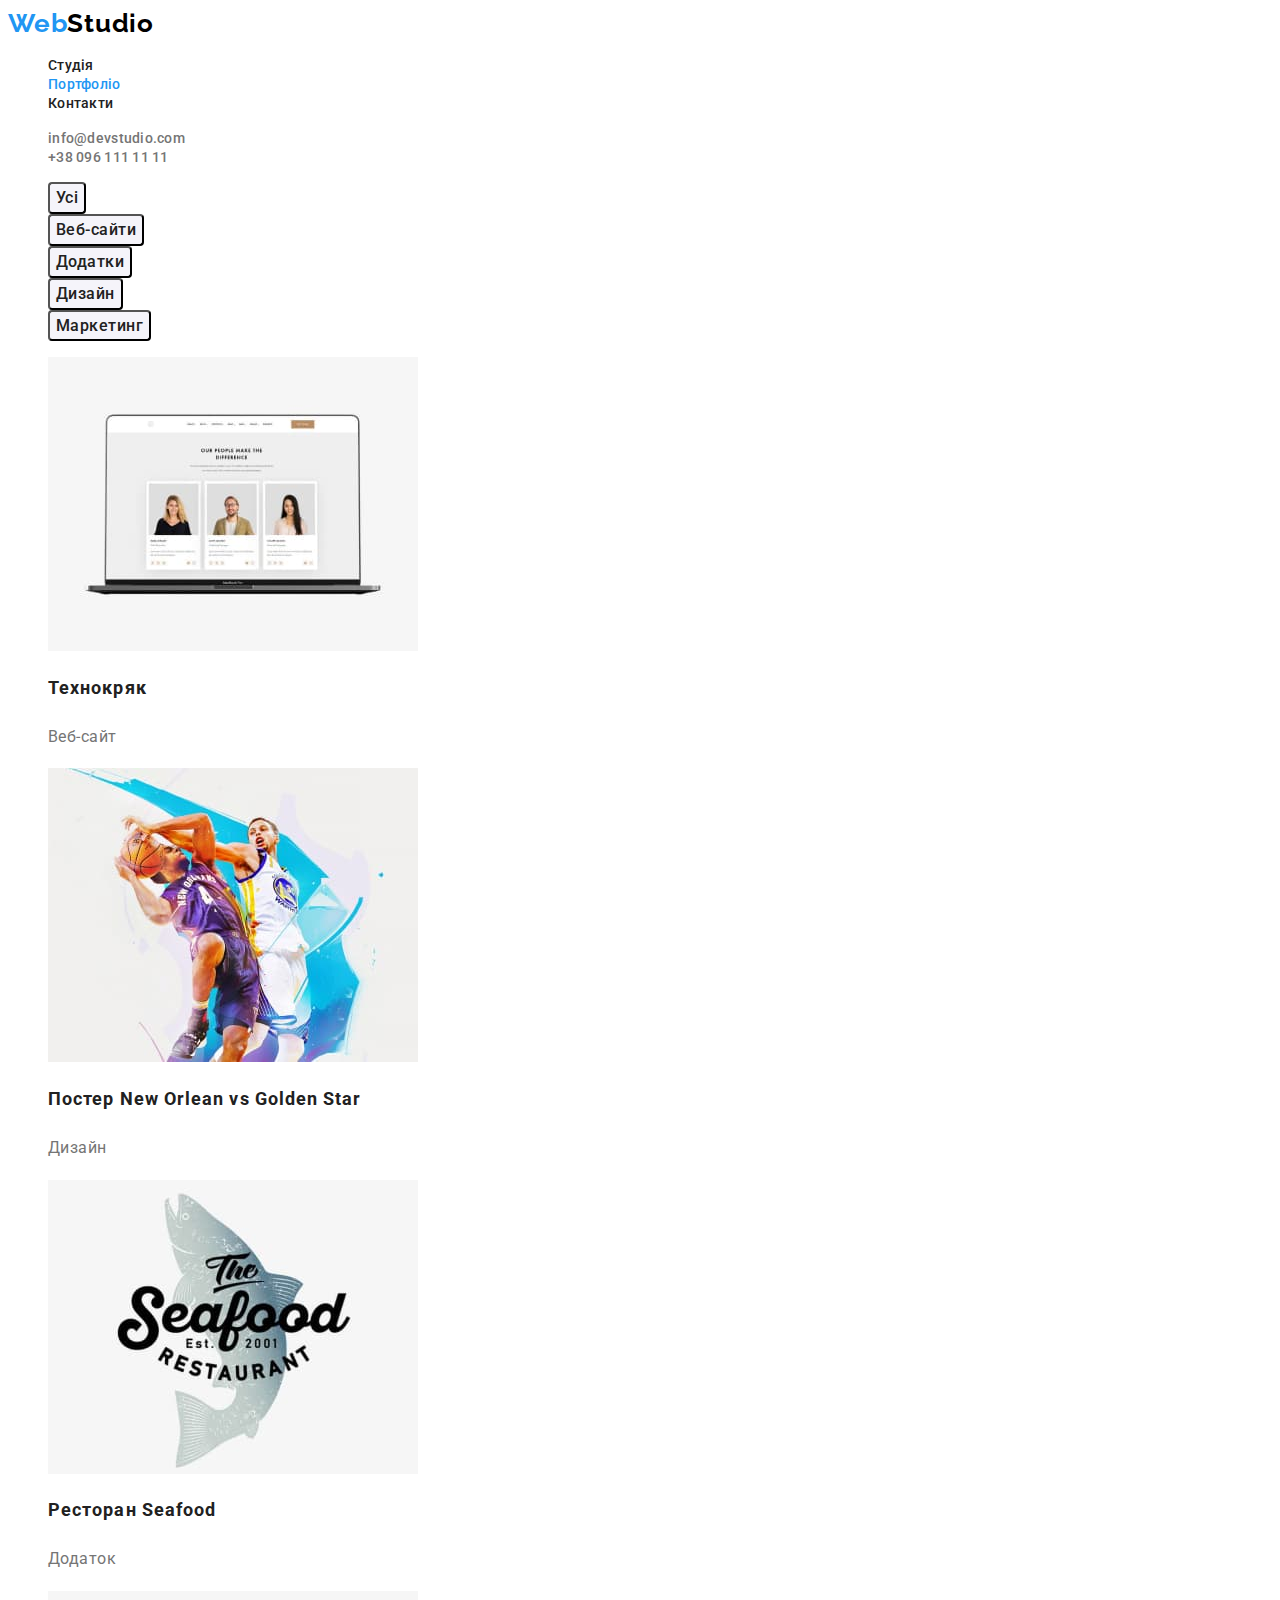
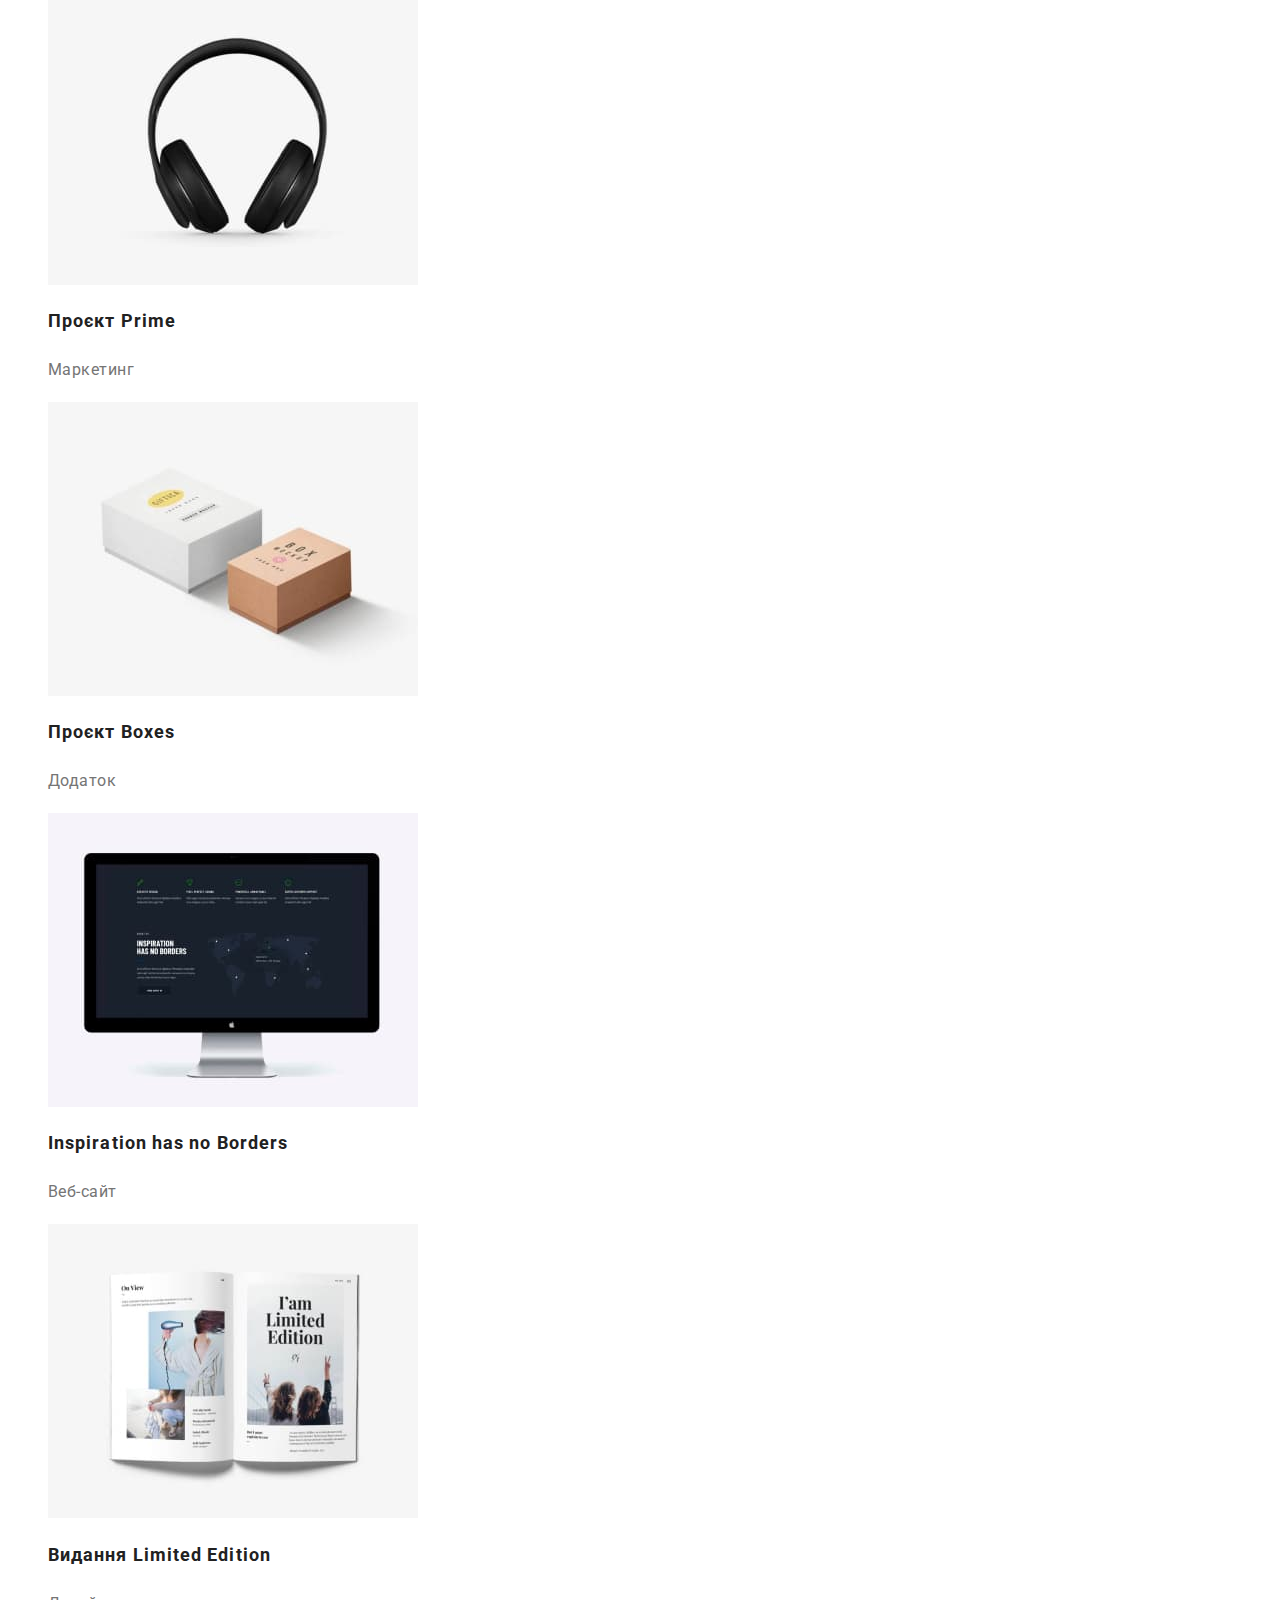
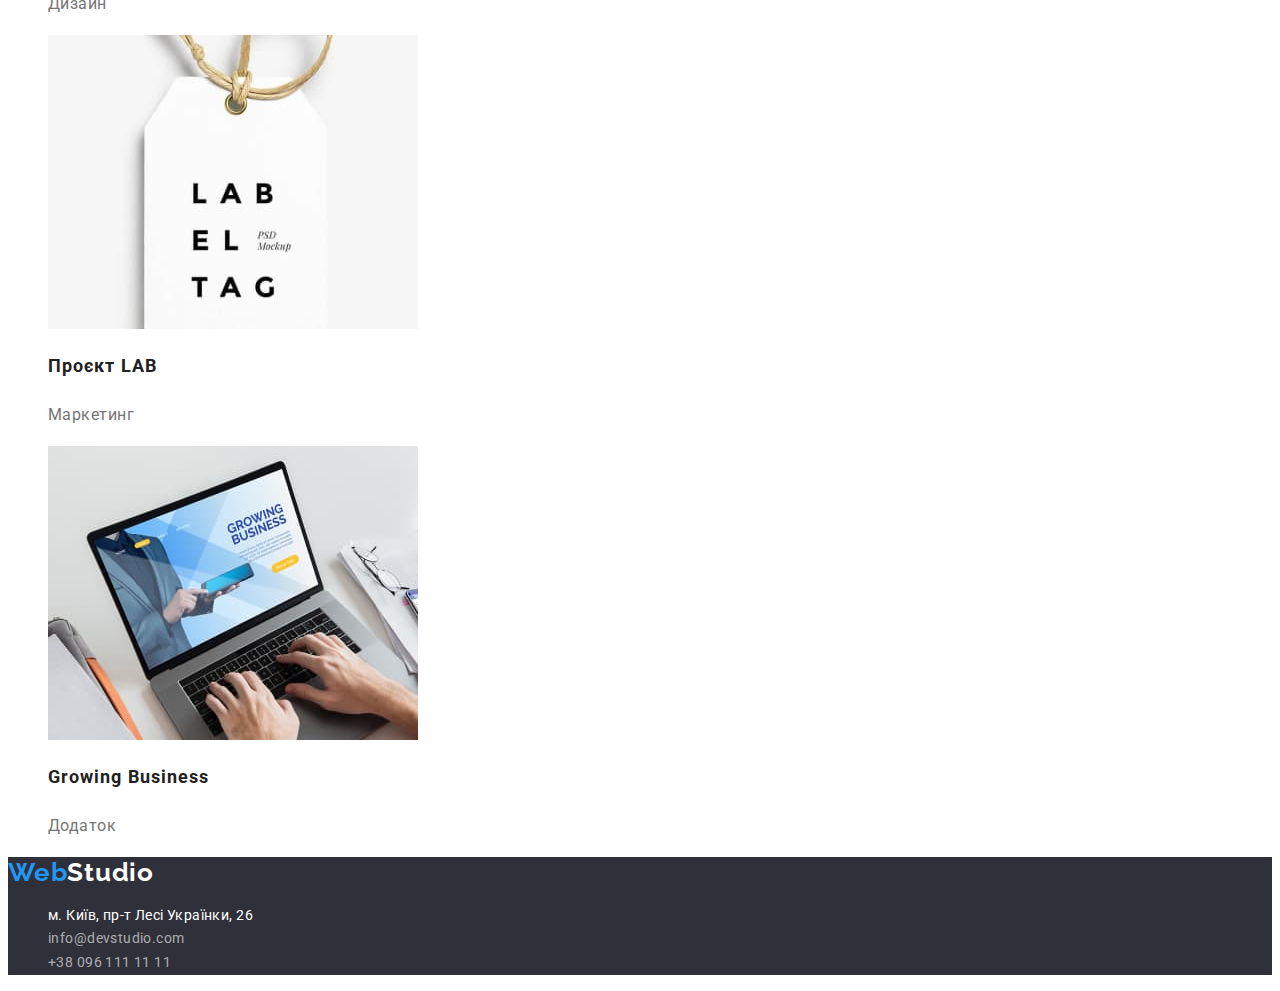
==== portfolio.html @ e8a856a1 "Скопійовані основні файли" ====
<!DOCTYPE html>
<html lang="en">

<head>
   <meta charset="UTF-8">
   <meta http-equiv="X-UA-Compatible" content="IE=edge">
   <meta name="viewport" content="width=device-width, initial-scale=1.0">
   <title>Portfolio</title>
   <link rel="preconnect" href="https://fonts.googleapis.com">
   <link rel="preconnect" href="https://fonts.gstatic.com" crossorigin>
   <link
      href="https://fonts.googleapis.com/css2?family=Raleway:wght@700&family=Roboto:wght@400;500;700;900&display=swap"
      rel="stylesheet">
   <link rel="stylesheet" href="./css/styles.css" />
</head>

<body>
   <!-- Header -->
   <header>
      <a class="logo" href="./index.html" lang="en"><span class="first-logo">Web</span><span
            class="second-logo">Studio</span></a>
      <nav>
         <ul>
            <li><a class="header-nav nav-list" href="./index.html">Студія</a></li>
            <li><a class="header-nav nav-list current" href="./portfolio.html">Портфоліо</a></li>
            <li><a class="header-nav nav-list" href="">Контакти</a></li>
         </ul>
      </nav>
      <ul>
         <li><a class="header-nav nav-contacts" href="mailito:info@devstudio.com">info@devstudio.com</a></li>
         <li><a class="header-nav nav-contacts" href="tel:+380961111111">+38 096 111 11 11</a></li>
      </ul>
   </header>
   <main>
      <!-- Portfolio -->
      <h1 class="visually-hidden">Портфоліо</h1>
      <ul>
         <li><button class="portfolio-buttons" type="button">Усі</button></li>
         <li><button class="portfolio-buttons" type="button">Веб-сайти</button></li>
         <li><button class="portfolio-buttons" type="button">Додатки</button></li>
         <li><button class="portfolio-buttons" type="button">Дизайн</button></li>
         <li><button class="portfolio-buttons" type="button">Маркетинг</button></li>
      </ul>

      <ul>
         <li class="portfolio-cards">
            <a href="#">
               <img src="./images/tehnokryak.jpg" alt="Технокряк" width="370">
               <h2 class="project-title">Технокряк</h2>
               <p class="project-caption">Веб-сайт</p>
            </a>
         </li>
         <li class="portfolio-cards">
            <a href="#">
               <img src="./images/poster.jpg" alt="Гравці баскетболу" width="370">
               <h2 class="project-title">Постер New Orlean vs Golden Star</h2>
               <p class="project-caption">Дизайн</p>
            </a>
         </li>
         <li class="portfolio-cards">
            <a href="#">
               <img src="./images/seafood.jpg" alt="Лого ресторану" width="370">
               <h2 class="project-title">Ресторан Seafood</h2>
               <p class="project-caption">Додаток</p>
            </a>
         </li>
         <li class="portfolio-cards">
            <a href="#">
               <img src="./images/prime.jpg" alt="Навушники" width="370">
               <h2 class="project-title">Проєкт Prime</h2>
               <p class="project-caption">Маркетинг</p>
            </a>
         </li>
         <li class="portfolio-cards">
            <a href="#">
               <img src="./images/boxes.jpg" alt="Коробки" width="370">
               <h2 class="project-title">Проєкт Boxes</h2>
               <p class="project-caption">Додаток</p>
            </a>
         </li>
         <li class="portfolio-cards">
            <a href="#">
               <img src="./images/noborders.jpg" alt="Монітор" width="370">
               <h2 class="project-title">Inspiration has no Borders</h2>
               <p class="project-caption">Веб-сайт</p>
            </a>
         </li>
         <li class="portfolio-cards">
            <a href="#">
               <img src="./images/limitededition.jpg" alt="Книга" width="370">
               <h2 class="project-title">Видання Limited Edition</h2>
               <p class="project-caption">Дизайн</p>
            </a>
         </li>
         <li class="portfolio-cards">
            <a href="#">
               <img src="./images/lab.jpg" alt="Бірка" width="370">
               <h2 class="project-title">Проєкт LAB</h2>
               <p class="project-caption">Маркетинг</p>
            </a>
         </li>
         <li class="portfolio-cards">
            <a href="#">
               <img src="./images/growingbusiness.jpg" alt="Ноутбук" width="370">
               <h2 class="project-title">Growing Business</h2>
               <p class="project-caption">Додаток</p>
            </a>
         </li>
      </ul>

   </main>
   <!-- Footer -->
   <footer class="footer-section">
      <a class="logo-footer" href="./index.html" lang="en"><span class="first-logo">Web</span><span
            class="third-logo">Studio</span></a>
      <address class="adress-links">
         <ul>
            <li>
               <a class="adress-link" href="https://goo.gl/maps/v7Aq9cfspmDYKa2J8" target="_blank"
                  rel="noreferrer noopener">м. Київ, пр-т Лесі
                  Українки, 26</a>
            </li>
            <li><a class="footer-list" href="mailto:info@devstudio.com">info@devstudio.com</a></li>
            <li><a class="footer-list" href="tel:+380961111111">+38 096 111 11 11</a></li>
         </ul>
      </address>
   </footer>
</body>

</html>
---- css/styles.css ----
:root {
   --title-text-color: #212121;
   --primary-text-color: #757575;
   --accent-color: #2196F3;
   --white-color: #FFFFFF;
   --black-color: #000000;
   --secondary-bg-color: #F5F4FA;
   --dark-bg-color: #2F303A;
   --button-focus: #188CE8;
   --adress-color: rgba(255, 255, 255, 0.6);
   --border-color: #EEEEEE
   
}

/* General */

a {
   text-decoration: none;
}

li {
   list-style-type: none;
}

body {
   font-family: 'Roboto', sans-serif;
   color: var(--primary-text-color);
   background-color: var(--white-color);
}

/* Logo */

.logo, .logo-footer {
   font-family: 'Raleway';
   font-style: normal;
   font-weight: 700;
   font-size: 26px;
   line-height: 1.19;
   letter-spacing: 0.03em;
}

.first-logo {
   color: var(--accent-color);
}

.second-logo {
   color: var(--black-color);
}

.third-logo {
   color: var(--white-color);
}

/* Navigation */

.header-nav {
   font-weight: 500;
   font-size: 14px;
   line-height: 1.14;
   letter-spacing: 0.02em;
   
}


.nav-list {
   color: var(--title-text-color);
}

.nav-list:hover,
.nav-list:focus {
   color: var(--accent-color);
}

.nav-list.current {
   color: var(--accent-color);
}


.nav-contacts {
   color: var(--primary-text-color);
   
}

.nav-contacts:hover, 
.nav-contacts:focus {
   color: var(--accent-color);
}

/* HERO */

.hero-section {
   background-color: var(--dark-bg-color);
   width: 1600px;
   height: 600px;
}

.slogan {
  
   font-weight: 900;
   font-size: 44px;
   line-height: 1.36;
   text-align: center;
   letter-spacing: 0.06em;
   text-transform: uppercase;
   color: var(--white-color);
}

.button {
   cursor: pointer;
   font-family: inherit;
   font-weight: 700;
   font-size: 16px;
   line-height: 1.87;
   align-items: center;
   text-align: center;
   letter-spacing: 0.06em;
   color: var(--white-color);
   position: absolute;
   width: 216px;
   height: 50px;
   left: 692px;
   top: 430px;
   background: var(--accent-color);
   box-shadow: 0px 4px 4px rgba(0, 0, 0, 0.15);
   border-radius: 4px;
}


.button:focus,
.button:hover {
   background: var(--button-focus);
}

/* < !-- Особливості --> */

.visually-hidden {
   position: absolute;
   white-space: nowrap;
   width: 1px;
   height: 1px;
   overflow: hidden;
   border: 0;
   padding: 0;
   clip: rect(0 0 0 0);
   clip-path: inset(50%);
   margin: -1px;
}

.features-title {
   color: var(--title-text-color);
   font-weight: 700;
   font-size: 14px;
   line-height: 1.14;
   letter-spacing: 0.03em;
   text-transform: uppercase;
}

.features-text {
   font-size: 14px;
   line-height: 1.71;
   letter-spacing: 0.03em;
}

.work-title, .team-title{
   color: var(--title-text-color);
   font-weight: 700;
   font-size: 36px;
   line-height: 1.16;
   text-align: center;
   letter-spacing: 0.03em;
}

/* Наша команда */

.team-section {
   background-color: var(--secondary-bg-color);
}

.team-card {
   background-color: var(--white-color);
}

.text-about {
   color: var(--title-text-color);
   font-weight: 500;
   font-size: 16px;
   line-height: 1.18;
   letter-spacing: 0.03em;
}

.team-text {
   font-size: 16px;
   line-height: 1.18;
   letter-spacing: 0.03em;
}

/* Футер */

.footer-section {
   background-color: var(--dark-bg-color);
   
}

.adress-link {
   color: var(--white-color);
   font-style: normal;
   font-size: 14px;
   line-height: 1.71;
   letter-spacing: 0.03em;
}

.adress-link:hover, .adress-link:focus {
   color: var(--accent-color);
}

.footer-list {
   color: var(--adress-color);
   font-style: normal;
   font-size: 14px;
   line-height: 1.71;
   letter-spacing: 0.03em;
}

.footer-list:hover, .footer-list:focus {
   color: var(--accent-color);
}

/* Portfolio */

.portfolio-buttons {
   font-family: inherit;
   cursor: pointer;
   background: var(--secondary-bg-color);
   border-radius: 4px;
   font-weight: 500;
   font-size: 16px;
   line-height: 1.62;
   text-align: center;
   letter-spacing: 0.03em;
   color: var(--title-text-color);
}

.portfolio-buttons:hover,
.portfolio-buttons:focus {
   font-family: inherit;
   background: var(--accent-color);
   border-radius: 4px;
   font-weight: 500;
   font-size: 16px;
   line-height: 1.62;
   text-align: center;
   letter-spacing: 0.03em;
   color: var(--white-color);
}

.project-title {
   font-weight: 700;
   font-size: 18px;
   line-height: 2;
   letter-spacing: 0.06em;
   color: var(--title-text-color);

}

.project-caption {
   font-weight: 400;
   font-size: 16px;
   line-height: 1.88;
   letter-spacing: 0.03em;
   color: var(--primary-text-color);

}

.portfolio-cards {
   background: var(--white-color);
   
}
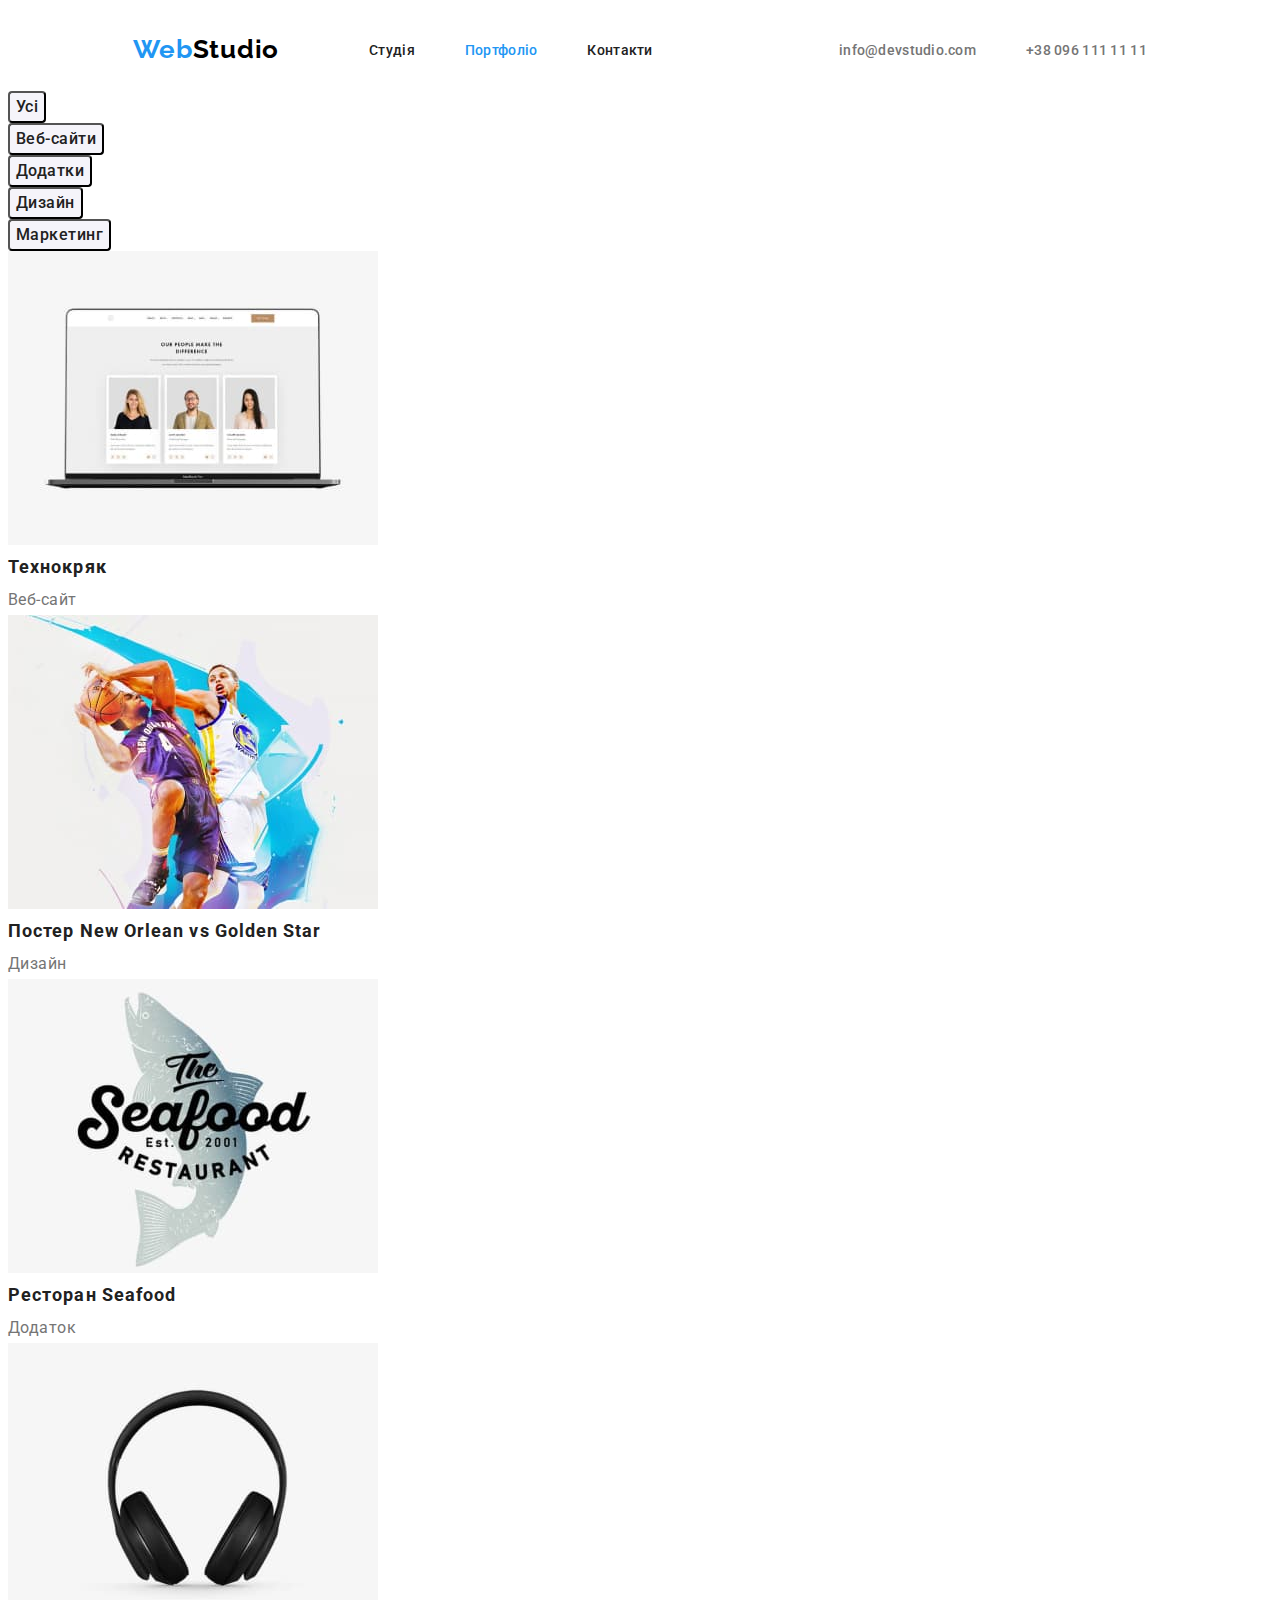
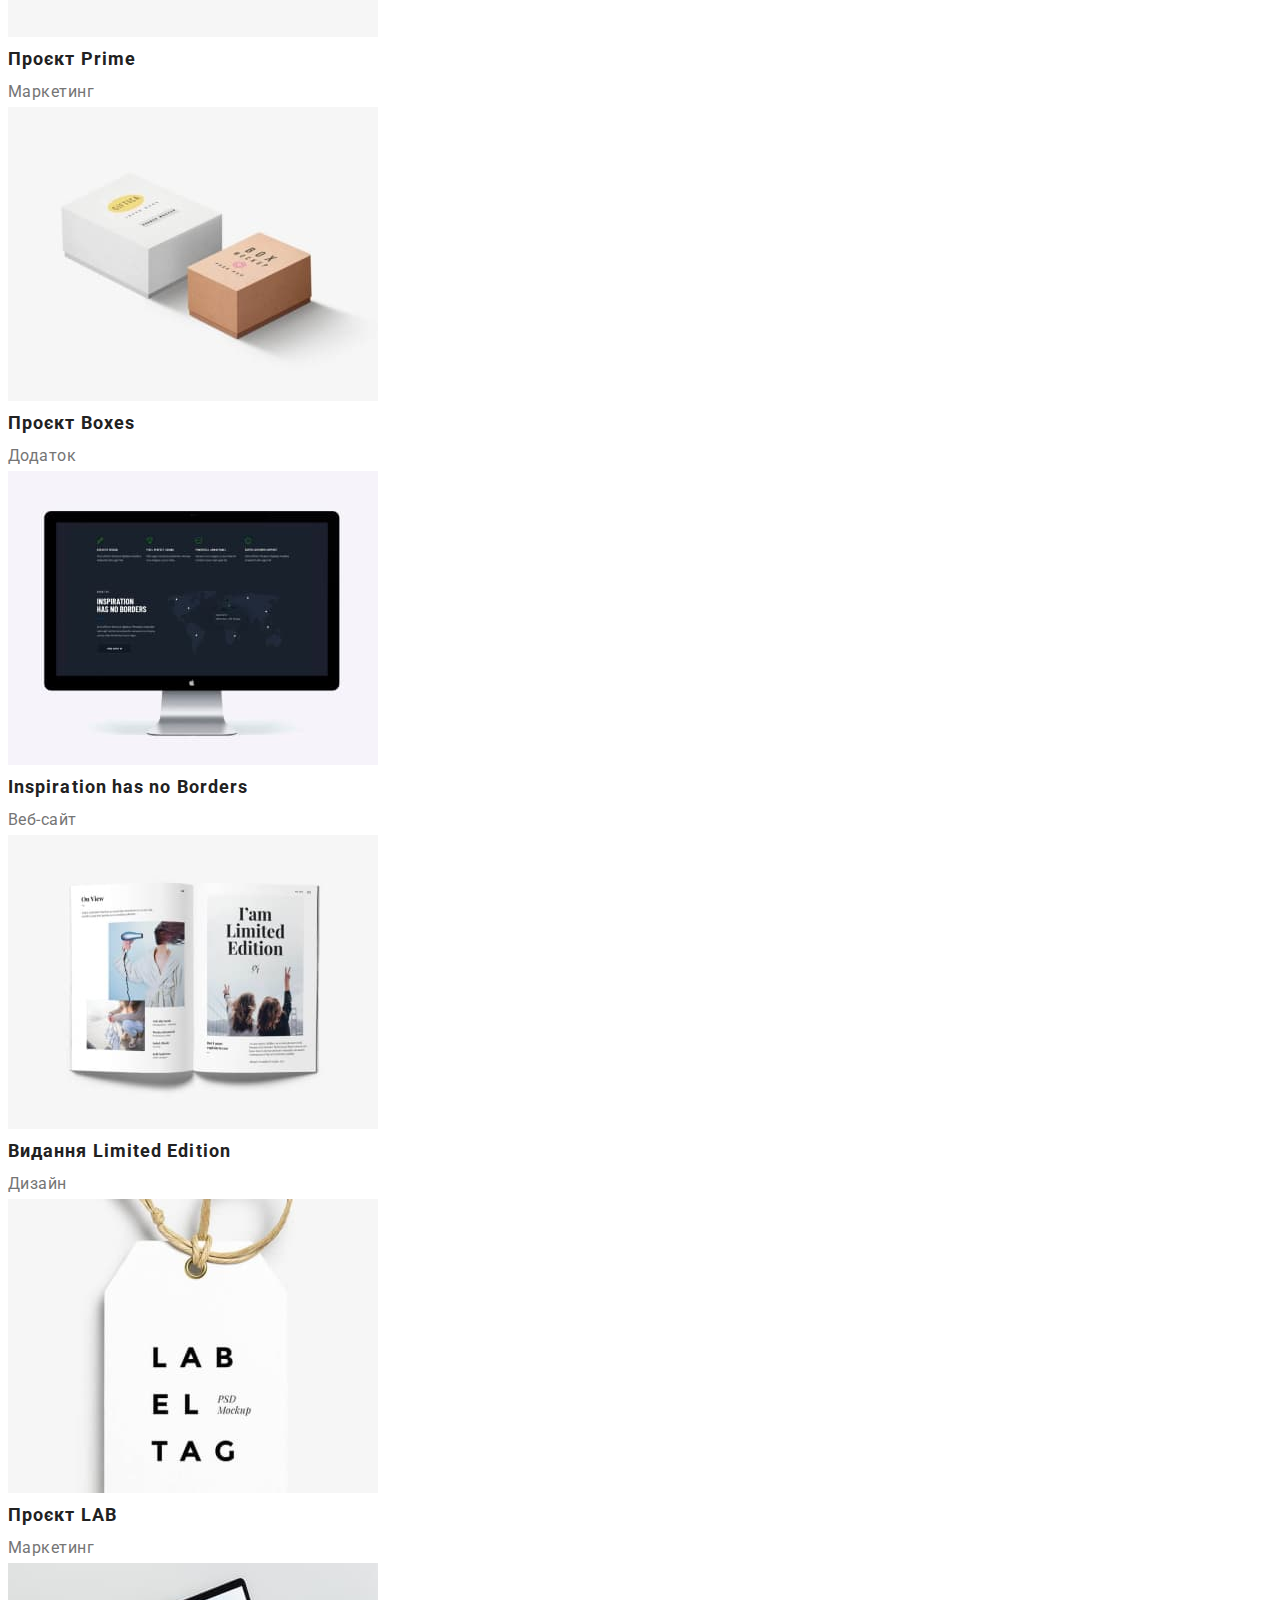
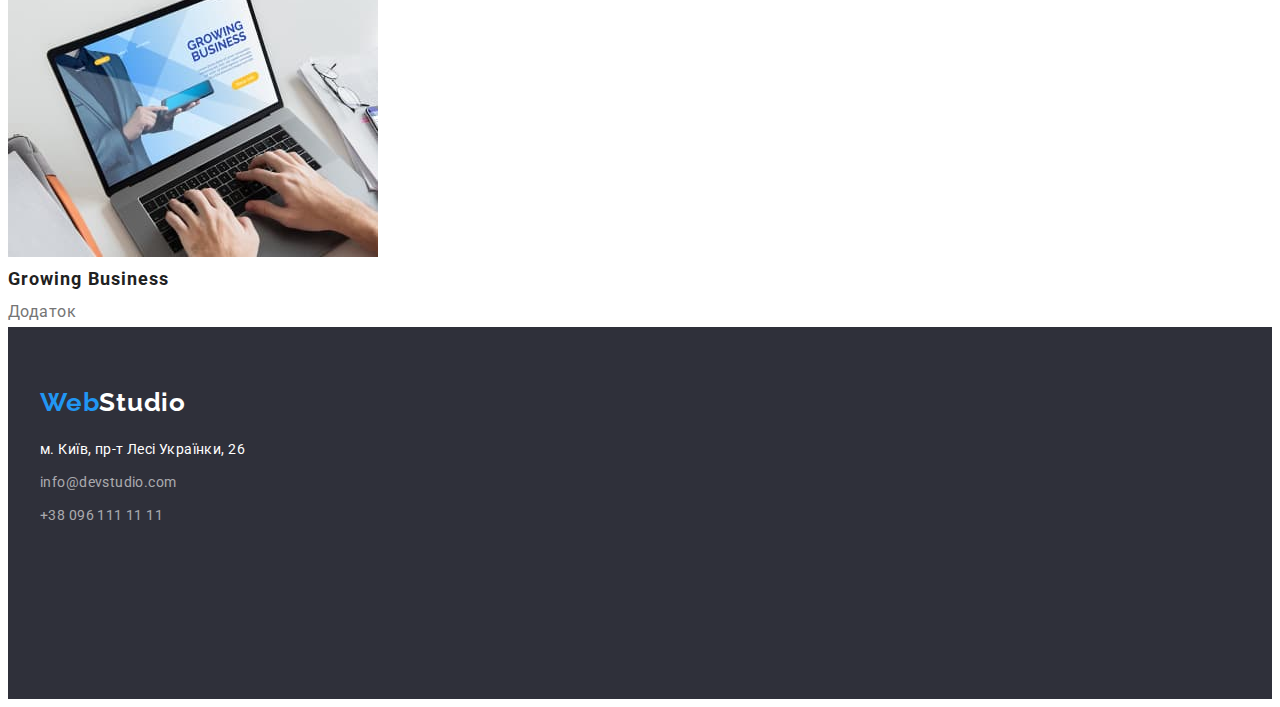
==== commit e0616e9d: "1st chapter ready" ====
--- a/portfolio.html
+++ b/portfolio.html
@@ -6,6 +6,9 @@
    <meta http-equiv="X-UA-Compatible" content="IE=edge">
    <meta name="viewport" content="width=device-width, initial-scale=1.0">
    <title>Portfolio</title>
+   <link rel="stylesheet" href="https://cdnjs.cloudflare.com/ajax/libs/modern-normalize/1.1.0/modern-normalize.min.css"
+      integrity="sha512-wpPYUAdjBVSE4KJnH1VR1HeZfpl1ub8YT/NKx4PuQ5NmX2tKuGu6U/JRp5y+Y8XG2tV+wKQpNHVUX03MfMFn9Q=="
+      crossorigin="anonymous" referrerpolicy="no-referrer" />
    <link rel="preconnect" href="https://fonts.googleapis.com">
    <link rel="preconnect" href="https://fonts.gstatic.com" crossorigin>
    <link
@@ -17,23 +20,31 @@
 <body>
    <!-- Header -->
    <header>
-      <a class="logo" href="./index.html" lang="en"><span class="first-logo">Web</span><span
-            class="second-logo">Studio</span></a>
-      <nav>
-         <ul>
-            <li><a class="header-nav nav-list" href="./index.html">Студія</a></li>
-            <li><a class="header-nav nav-list current" href="./portfolio.html">Портфоліо</a></li>
-            <li><a class="header-nav nav-list" href="">Контакти</a></li>
+      <div class="container nav-section">
+
+         <nav class="main-nav">
+            <a class="logo" href="./index.html" lang="en"><span class="first-logo">Web</span><span
+                  class="second-logo">Studio</span></a>
+            <ul class="nav-list">
+               <li class="item"><a class="header-list nav-link" href="./index.html">Студія</a></li>
+               <li class="item"><a class="header-list nav-link current" href="./portfolio.html">Портфоліо</a></li>
+               <li class="item"><a class="header-list nav-link" href="">Контакти</a></li>
+            </ul>
+         </nav>
+
+         <ul class="nav-list main-nav">
+            <li class="item"><a class="header-list nav-contacts"
+                  href="mailito:info@devstudio.com">info@devstudio.com</a>
+            </li>
+            <li class="item"><a class="header-list nav-contacts" href="tel:+380961111111">+38 096 111 11 11</a></li>
          </ul>
-      </nav>
-      <ul>
-         <li><a class="header-nav nav-contacts" href="mailito:info@devstudio.com">info@devstudio.com</a></li>
-         <li><a class="header-nav nav-contacts" href="tel:+380961111111">+38 096 111 11 11</a></li>
-      </ul>
+
+      </div>
    </header>
    <main>
       <!-- Portfolio -->
       <h1 class="visually-hidden">Портфоліо</h1>
+      <!-- Buttons  -->
       <ul>
          <li><button class="portfolio-buttons" type="button">Усі</button></li>
          <li><button class="portfolio-buttons" type="button">Веб-сайти</button></li>
@@ -41,7 +52,7 @@
          <li><button class="portfolio-buttons" type="button">Дизайн</button></li>
          <li><button class="portfolio-buttons" type="button">Маркетинг</button></li>
       </ul>
-
+      <!-- Portfolio-Cards -->
       <ul>
          <li class="portfolio-cards">
             <a href="#">
@@ -111,19 +122,23 @@
    </main>
    <!-- Footer -->
    <footer class="footer-section">
-      <a class="logo-footer" href="./index.html" lang="en"><span class="first-logo">Web</span><span
-            class="third-logo">Studio</span></a>
-      <address class="adress-links">
-         <ul>
-            <li>
-               <a class="adress-link" href="https://goo.gl/maps/v7Aq9cfspmDYKa2J8" target="_blank"
-                  rel="noreferrer noopener">м. Київ, пр-т Лесі
-                  Українки, 26</a>
-            </li>
-            <li><a class="footer-list" href="mailto:info@devstudio.com">info@devstudio.com</a></li>
-            <li><a class="footer-list" href="tel:+380961111111">+38 096 111 11 11</a></li>
-         </ul>
-      </address>
+      <div class="container">
+         <a class="logo-footer" href="./index.html" lang="en"><span class="first-logo">Web</span><span
+               class="third-logo">Studio</span></a>
+         <address class="adress-links">
+            <ul>
+               <li>
+                  <a class="adress-link" href="https://goo.gl/maps/v7Aq9cfspmDYKa2J8" target="_blank"
+                     rel="noreferrer noopener">м.
+                     Київ, пр-т Лесі
+                     Українки, 26</a>
+               </li>
+               <li><a class="footer-list" href="mailto:info@devstudio.com">info@devstudio.com</a></li>
+               <li><a class="footer-list footer-tel" href="tel:+380961111111">+38 096 111 11 11</a></li>
+            </ul>
+         </address>
+      </div>
+
    </footer>
 </body>
 
--- a/css/styles.css
+++ b/css/styles.css
@@ -11,10 +11,12 @@
    --button-focus: #188CE8;
    --adress-color: rgba(255, 255, 255, 0.6);
    --border-color: #EEEEEE
+  
    
 }
 
 /* General */
+
 
 a {
    text-decoration: none;
@@ -30,9 +32,47 @@
    background-color: var(--white-color);
 }
 
+.container {
+   margin-left: auto;
+   margin-right: auto;
+   width: 1200px;
+   
+}
+
+element.style {}
+
+.features-title {
+   margin-bottom: 10px;
+   font-weight: 700;
+   font-size: 14px;
+   line-height: 1.14;
+   text-transform: uppercase;
+}
+
+h1,
+h2,
+h3,
+h4,
+h5,
+h6,
+p,
+ul {
+   margin: 0;
+   padding: 0;
+}
+
+/* Header */
+
+.nav-section {
+   display: flex;
+   justify-content: space-around;
+   
+}
+
 /* Logo */
 
 .logo, .logo-footer {
+   margin-right: 90px;
    font-family: 'Raleway';
    font-style: normal;
    font-weight: 700;
@@ -55,25 +95,39 @@
 
 /* Navigation */
 
-.header-nav {
+.header-list {
    font-weight: 500;
    font-size: 14px;
    line-height: 1.14;
    letter-spacing: 0.02em;
-   
-}
-
+}
+
+.main-nav {
+   display: flex;
+   align-items: center;
+}
 
 .nav-list {
-   color: var(--title-text-color);
-}
-
-.nav-list:hover,
-.nav-list:focus {
-   color: var(--accent-color);
-}
-
-.nav-list.current {
+   margin-top: 32px;
+   margin-bottom: 32px;
+   display: flex;
+}
+
+.nav-list .item + .item {
+   margin-left: 50px;
+}
+
+
+.nav-link {
+   color: var(--title-text-color);
+}
+
+.nav-link:hover,
+.nav-link:focus {
+   color: var(--accent-color);
+}
+
+.nav-link.current {
    color: var(--accent-color);
 }
 
@@ -91,37 +145,40 @@
 /* HERO */
 
 .hero-section {
+   margin-bottom: 94px;
+
    background-color: var(--dark-bg-color);
-   width: 1600px;
+   text-align: center;
    height: 600px;
 }
 
-.slogan {
-  
+.hero-title {
+   margin-top: 0;
+   margin-bottom: 30px;
+   margin-left: auto;
+   margin-right: auto;
+   padding-top: 200px;
+   max-width: 696px;
+
    font-weight: 900;
    font-size: 44px;
    line-height: 1.36;
-   text-align: center;
    letter-spacing: 0.06em;
    text-transform: uppercase;
    color: var(--white-color);
+   
 }
 
 .button {
+   width: 216px;
+   height: 50px;
    cursor: pointer;
    font-family: inherit;
    font-weight: 700;
    font-size: 16px;
    line-height: 1.87;
-   align-items: center;
-   text-align: center;
    letter-spacing: 0.06em;
    color: var(--white-color);
-   position: absolute;
-   width: 216px;
-   height: 50px;
-   left: 692px;
-   top: 430px;
    background: var(--accent-color);
    box-shadow: 0px 4px 4px rgba(0, 0, 0, 0.15);
    border-radius: 4px;
@@ -148,7 +205,19 @@
    margin: -1px;
 }
 
+.features-section {
+   margin-bottom: 94px;
+   display: flex;
+   
+}
+
+
+
 .features-title {
+   margin-top: 0;
+   margin-bottom: 10px;
+   width: 270px;
+
    color: var(--title-text-color);
    font-weight: 700;
    font-size: 14px;
@@ -157,13 +226,21 @@
    text-transform: uppercase;
 }
 
+
 .features-text {
+   width: 270px;
+
    font-size: 14px;
    line-height: 1.71;
    letter-spacing: 0.03em;
-}
-
-.work-title, .team-title{
+
+}
+
+.features-section .list + .list {
+   margin-left: 30px;
+}
+
+.work-title, .team-title {
    color: var(--title-text-color);
    font-weight: 700;
    font-size: 36px;
@@ -172,17 +249,55 @@
    letter-spacing: 0.03em;
 }
 
+/* Чим ми займаємося */
+
+
+.work-title {
+   margin-bottom: 50px;
+}
+
+.work-cards {
+   display: flex;
+   margin-bottom: 94px;
+}
+
+.card:not(:last-child) {
+   margin-right: 30px;
+}
+
 /* Наша команда */
 
 .team-section {
    background-color: var(--secondary-bg-color);
 }
+.team-title {
+   padding-top: 94px;
+   margin-bottom: 50px;
+}
+.team-cards {
+   display: flex;
+   padding-bottom: 94px;
+}
 
 .team-card {
+   text-align: center;
+   height: 368px;
    background-color: var(--white-color);
+   box-shadow: 0px 1px 3px rgba(0, 0, 0, 0.12),
+      0px 1px 1px rgba(0, 0, 0, 0.14),
+      0px 2px 1px rgba(0, 0, 0, 0.2);
+      border-radius: 0px 0px 4px 4px;
+}
+
+
+.team-card:not(:last-child) {
+   margin-right: 30px;
 }
 
 .text-about {
+   margin-top: 30px;
+   margin-bottom: 10px;
+
    color: var(--title-text-color);
    font-weight: 500;
    font-size: 16px;
@@ -191,6 +306,7 @@
 }
 
 .team-text {
+   margin-bottom: 30px;
    font-size: 16px;
    line-height: 1.18;
    letter-spacing: 0.03em;
@@ -199,11 +315,17 @@
 /* Футер */
 
 .footer-section {
+   height: 252px;
+   padding-top: 60px;
+   padding-bottom: 60px;
    background-color: var(--dark-bg-color);
-   
-}
+}
+
 
 .adress-link {
+   display: flex;
+   margin-top: 20px;
+   margin-bottom: 9px;
    color: var(--white-color);
    font-style: normal;
    font-size: 14px;
@@ -216,6 +338,7 @@
 }
 
 .footer-list {
+   display: flex;
    color: var(--adress-color);
    font-style: normal;
    font-size: 14px;
@@ -223,11 +346,16 @@
    letter-spacing: 0.03em;
 }
 
+.footer-tel {
+   margin-top: 9px;
+}
+
 .footer-list:hover, .footer-list:focus {
    color: var(--accent-color);
 }
 
 /* Portfolio */
+
 
 .portfolio-buttons {
    font-family: inherit;
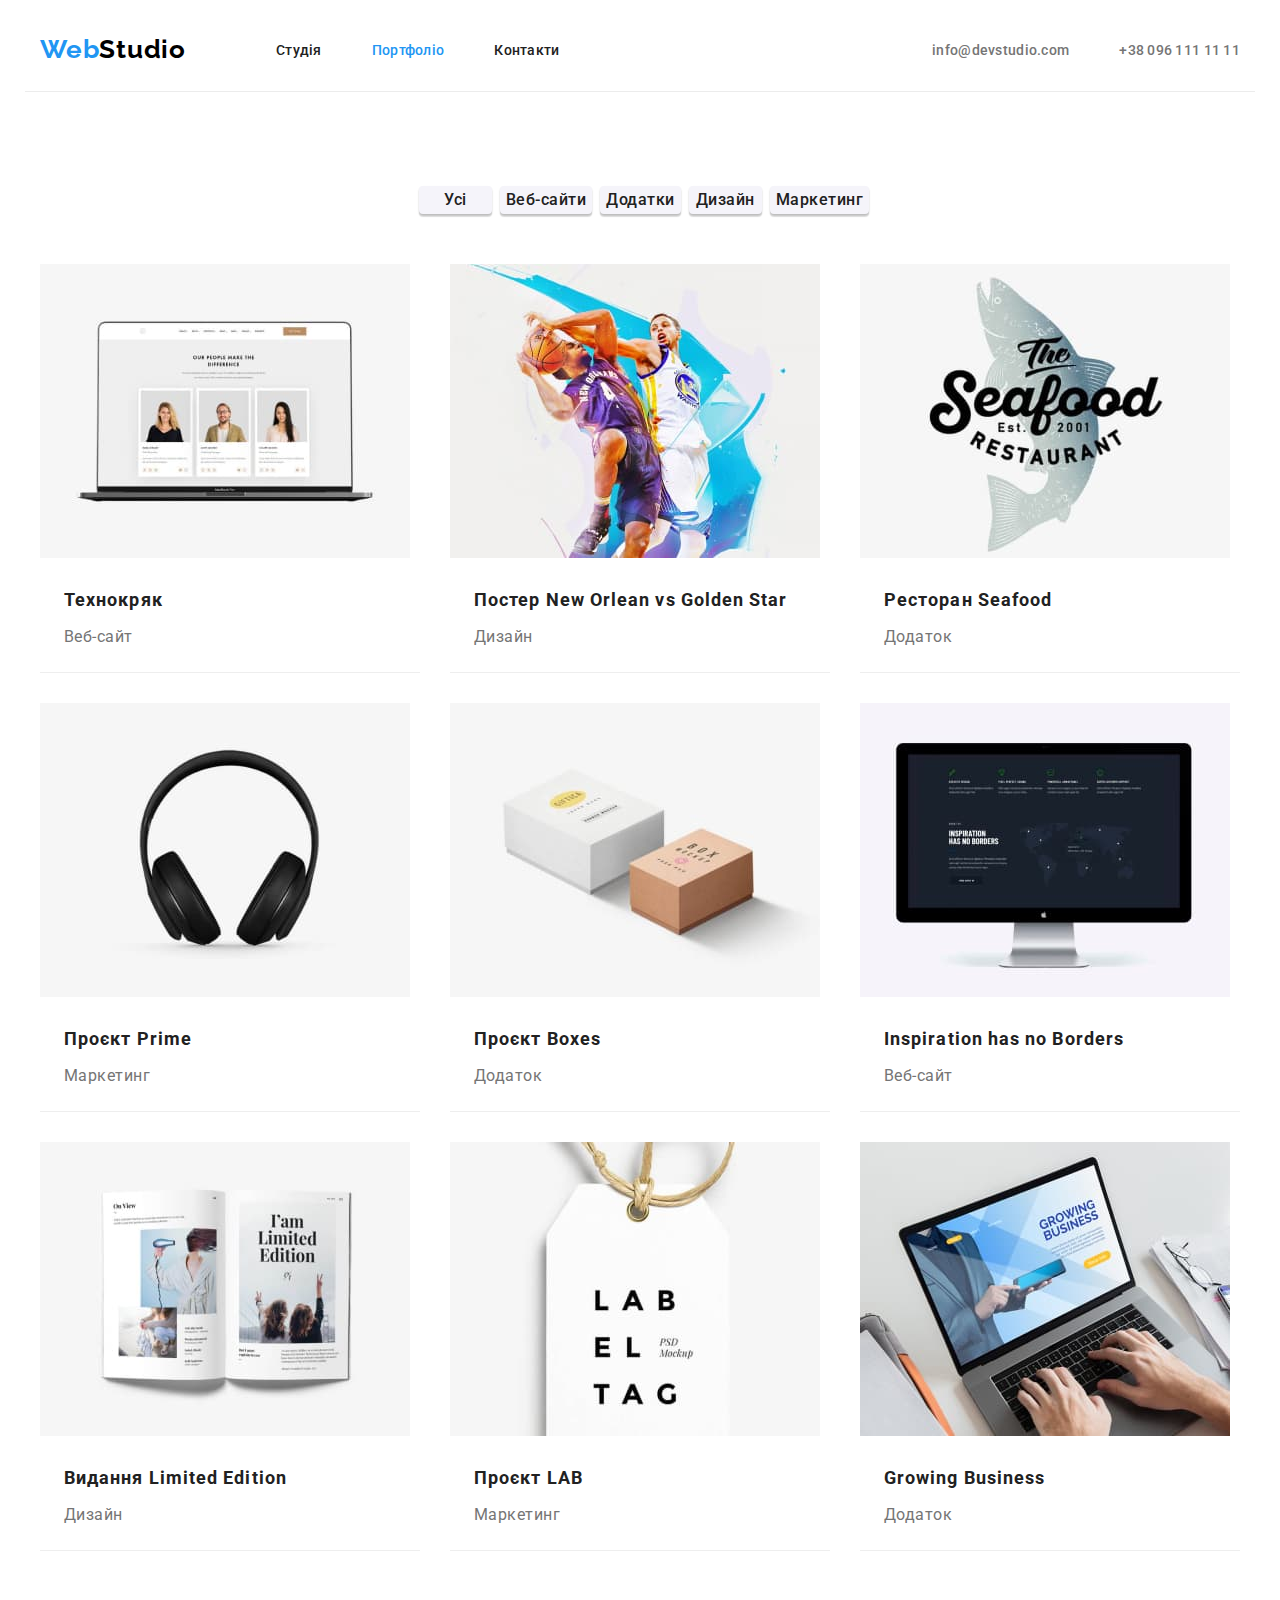
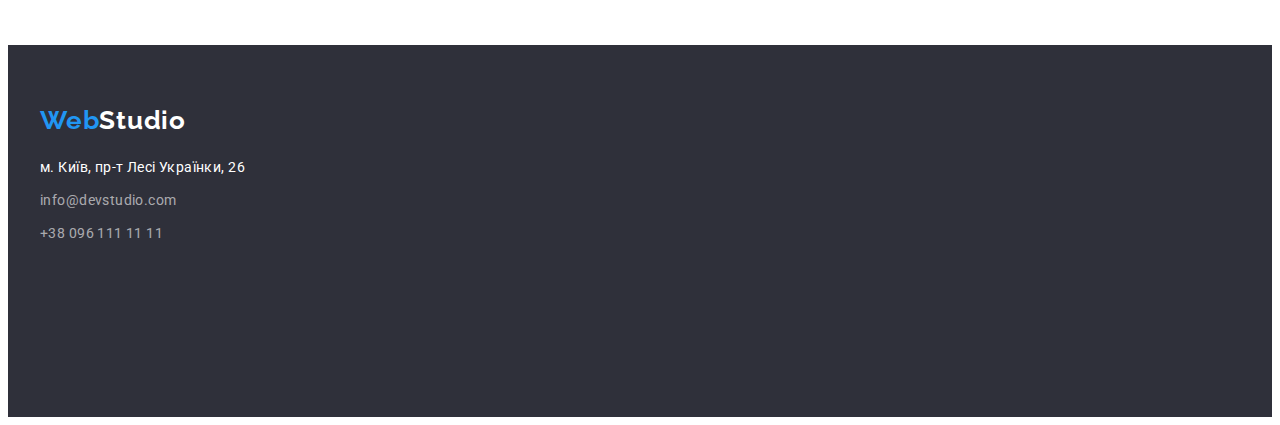
==== commit 90ae5430: "Ready" ====
--- a/portfolio.html
+++ b/portfolio.html
@@ -8,13 +8,13 @@
    <title>Portfolio</title>
    <link rel="stylesheet" href="https://cdnjs.cloudflare.com/ajax/libs/modern-normalize/1.1.0/modern-normalize.min.css"
       integrity="sha512-wpPYUAdjBVSE4KJnH1VR1HeZfpl1ub8YT/NKx4PuQ5NmX2tKuGu6U/JRp5y+Y8XG2tV+wKQpNHVUX03MfMFn9Q=="
-      crossorigin="anonymous" referrerpolicy="no-referrer" />
+      crossorigin="anonymous" referrerpolicy="no-referrer">
    <link rel="preconnect" href="https://fonts.googleapis.com">
    <link rel="preconnect" href="https://fonts.gstatic.com" crossorigin>
    <link
       href="https://fonts.googleapis.com/css2?family=Raleway:wght@700&family=Roboto:wght@400;500;700;900&display=swap"
       rel="stylesheet">
-   <link rel="stylesheet" href="./css/styles.css" />
+   <link rel="stylesheet" href="./css/styles.css">
 </head>
 
 <body>
@@ -42,83 +42,100 @@
       </div>
    </header>
    <main>
-      <!-- Portfolio -->
-      <h1 class="visually-hidden">Портфоліо</h1>
-      <!-- Buttons  -->
-      <ul>
-         <li><button class="portfolio-buttons" type="button">Усі</button></li>
-         <li><button class="portfolio-buttons" type="button">Веб-сайти</button></li>
-         <li><button class="portfolio-buttons" type="button">Додатки</button></li>
-         <li><button class="portfolio-buttons" type="button">Дизайн</button></li>
-         <li><button class="portfolio-buttons" type="button">Маркетинг</button></li>
-      </ul>
-      <!-- Portfolio-Cards -->
-      <ul>
-         <li class="portfolio-cards">
-            <a href="#">
-               <img src="./images/tehnokryak.jpg" alt="Технокряк" width="370">
-               <h2 class="project-title">Технокряк</h2>
-               <p class="project-caption">Веб-сайт</p>
-            </a>
-         </li>
-         <li class="portfolio-cards">
-            <a href="#">
-               <img src="./images/poster.jpg" alt="Гравці баскетболу" width="370">
-               <h2 class="project-title">Постер New Orlean vs Golden Star</h2>
-               <p class="project-caption">Дизайн</p>
-            </a>
-         </li>
-         <li class="portfolio-cards">
-            <a href="#">
-               <img src="./images/seafood.jpg" alt="Лого ресторану" width="370">
-               <h2 class="project-title">Ресторан Seafood</h2>
-               <p class="project-caption">Додаток</p>
-            </a>
-         </li>
-         <li class="portfolio-cards">
-            <a href="#">
-               <img src="./images/prime.jpg" alt="Навушники" width="370">
-               <h2 class="project-title">Проєкт Prime</h2>
-               <p class="project-caption">Маркетинг</p>
-            </a>
-         </li>
-         <li class="portfolio-cards">
-            <a href="#">
-               <img src="./images/boxes.jpg" alt="Коробки" width="370">
-               <h2 class="project-title">Проєкт Boxes</h2>
-               <p class="project-caption">Додаток</p>
-            </a>
-         </li>
-         <li class="portfolio-cards">
-            <a href="#">
-               <img src="./images/noborders.jpg" alt="Монітор" width="370">
-               <h2 class="project-title">Inspiration has no Borders</h2>
-               <p class="project-caption">Веб-сайт</p>
-            </a>
-         </li>
-         <li class="portfolio-cards">
-            <a href="#">
-               <img src="./images/limitededition.jpg" alt="Книга" width="370">
-               <h2 class="project-title">Видання Limited Edition</h2>
-               <p class="project-caption">Дизайн</p>
-            </a>
-         </li>
-         <li class="portfolio-cards">
-            <a href="#">
-               <img src="./images/lab.jpg" alt="Бірка" width="370">
-               <h2 class="project-title">Проєкт LAB</h2>
-               <p class="project-caption">Маркетинг</p>
-            </a>
-         </li>
-         <li class="portfolio-cards">
-            <a href="#">
-               <img src="./images/growingbusiness.jpg" alt="Ноутбук" width="370">
-               <h2 class="project-title">Growing Business</h2>
-               <p class="project-caption">Додаток</p>
-            </a>
-         </li>
-      </ul>
+      <div class="container section">
 
+         <!-- Portfolio -->
+
+         <h1 class="visually-hidden">Портфоліо</h1>
+
+         <!-- Buttons  -->
+
+         <ul class="portfolio-buttons">
+            <li class="item"><button class="portfolio-button" type="button">Усі</button></li>
+            <li class="item"><button class="portfolio-button" type="button">Веб-сайти</button></li>
+            <li class="item"><button class="portfolio-button" type="button">Додатки</button></li>
+            <li class="item"><button class="portfolio-button" type="button">Дизайн</button></li>
+            <li class="item"><button class="portfolio-button" type="button">Маркетинг</button></li>
+         </ul>
+
+         <!-- Portfolio-Cards -->
+
+         <ul class="portfolio-cards">
+            <li class="pf-card">
+               <a href="#">
+                  <img src="./images/tehnokryak.jpg" alt="Технокряк" width="370">
+                  <h2 class="project-title">Технокряк</h2>
+                  <p class="project-caption">Веб-сайт</p>
+               </a>
+            </li>
+
+            <li class="pf-card">
+               <a href="#">
+                  <img src="./images/poster.jpg" alt="Гравці баскетболу" width="370">
+                  <h2 class="project-title">Постер New Orlean vs Golden Star</h2>
+                  <p class="project-caption">Дизайн</p>
+               </a>
+            </li>
+
+            <li class="pf-card">
+               <a href="#">
+                  <img src="./images/seafood.jpg" alt="Лого ресторану" width="370">
+                  <h2 class="project-title">Ресторан Seafood</h2>
+                  <p class="project-caption">Додаток</p>
+               </a>
+            </li>
+
+            <li class="pf-card">
+               <a href="#">
+                  <img src="./images/prime.jpg" alt="Навушники" width="370">
+                  <h2 class="project-title">Проєкт Prime</h2>
+                  <p class="project-caption">Маркетинг</p>
+               </a>
+            </li>
+
+            <li class="pf-card">
+               <a href="#">
+                  <img src="./images/boxes.jpg" alt="Коробки" width="370">
+                  <h2 class="project-title">Проєкт Boxes</h2>
+                  <p class="project-caption">Додаток</p>
+               </a>
+            </li>
+
+            <li class="pf-card">
+               <a href="#">
+                  <img src="./images/noborders.jpg" alt="Монітор" width="370">
+                  <h2 class="project-title">Inspiration has no Borders</h2>
+                  <p class="project-caption">Веб-сайт</p>
+               </a>
+            </li>
+
+            <li class="pf-card">
+               <a href="#">
+                  <img src="./images/limitededition.jpg" alt="Книга" width="370">
+                  <h2 class="project-title">Видання Limited Edition</h2>
+                  <p class="project-caption">Дизайн</p>
+               </a>
+            </li>
+
+            <li class="pf-card">
+               <a href="#">
+                  <img src="./images/lab.jpg" alt="Бірка" width="370">
+                  <h2 class="project-title">Проєкт LAB</h2>
+                  <p class="project-caption">Маркетинг</p>
+               </a>
+            </li>
+
+            <li class="pf-card">
+               <a href="#">
+                  <img src="./images/growingbusiness.jpg" alt="Ноутбук" width="370">
+                  <h2 class="project-title">Growing Business</h2>
+                  <p class="project-caption">Додаток</p>
+               </a>
+            </li>
+         </ul>
+
+
+      </div>
    </main>
    <!-- Footer -->
    <footer class="footer-section">
--- a/css/styles.css
+++ b/css/styles.css
@@ -10,7 +10,13 @@
    --dark-bg-color: #2F303A;
    --button-focus: #188CE8;
    --adress-color: rgba(255, 255, 255, 0.6);
-   --border-color: #EEEEEE
+   --border-color: #EEEEEE;
+
+   --button-shadow: 0px 3px 1px rgba(0, 0, 0, 0.1),
+      0px 1px 2px rgba(0, 0, 0, 0.08),
+      0px 2px 2px rgba(0, 0, 0, 0.12);
+
+   --card-set-gap: 30px;
   
    
 }
@@ -35,19 +41,14 @@
 .container {
    margin-left: auto;
    margin-right: auto;
+   padding-left: 15px;
+   padding-right: 15px;
    width: 1200px;
    
 }
 
-element.style {}
-
-.features-title {
-   margin-bottom: 10px;
-   font-weight: 700;
-   font-size: 14px;
-   line-height: 1.14;
-   text-transform: uppercase;
-}
+
+
 
 h1,
 h2,
@@ -61,11 +62,17 @@
    padding: 0;
 }
 
+.section {
+   padding-top: 94px;
+   padding-bottom: 94px;
+}
+
 /* Header */
 
 .nav-section {
    display: flex;
-   justify-content: space-around;
+   justify-content: space-between;
+   border-bottom: 1px solid #ECECEC;
    
 }
 
@@ -145,8 +152,6 @@
 /* HERO */
 
 .hero-section {
-   margin-bottom: 94px;
-
    background-color: var(--dark-bg-color);
    text-align: center;
    height: 600px;
@@ -205,8 +210,7 @@
    margin: -1px;
 }
 
-.features-section {
-   margin-bottom: 94px;
+.features-lists {
    display: flex;
    
 }
@@ -236,7 +240,7 @@
 
 }
 
-.features-section .list + .list {
+.features-lists .list + .list {
    margin-left: 30px;
 }
 
@@ -251,6 +255,9 @@
 
 /* Чим ми займаємося */
 
+.work-section {
+   padding-top: 0;
+}
 
 .work-title {
    margin-bottom: 50px;
@@ -258,7 +265,6 @@
 
 .work-cards {
    display: flex;
-   margin-bottom: 94px;
 }
 
 .card:not(:last-child) {
@@ -271,12 +277,11 @@
    background-color: var(--secondary-bg-color);
 }
 .team-title {
-   padding-top: 94px;
    margin-bottom: 50px;
 }
 .team-cards {
    display: flex;
-   padding-bottom: 94px;
+   
 }
 
 .team-card {
@@ -356,22 +361,35 @@
 
 /* Portfolio */
 
-
 .portfolio-buttons {
+   display: flex;
+   justify-content: center;
+   margin-bottom: 50px;
+  
+}
+
+.portfolio-button {
+   cursor: pointer;
+   min-width: 73px;
    font-family: inherit;
-   cursor: pointer;
    background: var(--secondary-bg-color);
-   border-radius: 4px;
    font-weight: 500;
    font-size: 16px;
    line-height: 1.62;
    text-align: center;
    letter-spacing: 0.03em;
    color: var(--title-text-color);
-}
-
-.portfolio-buttons:hover,
-.portfolio-buttons:focus {
+   box-shadow: var(--button-shadow);
+   border-radius: 4px;
+   border: transparent;
+}
+
+.portfolio-buttons > .item {
+   margin-left: 8px;
+}
+
+.portfolio-button:hover,
+.portfolio-button:focus {
    font-family: inherit;
    background: var(--accent-color);
    border-radius: 4px;
@@ -384,24 +402,42 @@
 }
 
 .project-title {
+   padding-top: 20px;
+   padding-right: 24px;
+   padding-bottom: 4px;
+   padding-left: 24px;
    font-weight: 700;
    font-size: 18px;
    line-height: 2;
    letter-spacing: 0.06em;
    color: var(--title-text-color);
-
 }
 
 .project-caption {
+   padding-right: 24px;
+   padding-bottom: 20px;
+   padding-left: 24px;
    font-weight: 400;
    font-size: 16px;
    line-height: 1.88;
    letter-spacing: 0.03em;
    color: var(--primary-text-color);
-
-}
+}
+
+
+.pf-card {
+   margin-top: var(--card-set-gap);
+   margin-left: var(--card-set-gap);
+   background: var(--white-color);
+   flex-basis: calc(100% / 3 - 30px);
+   border-bottom: 1px solid #EEEEEE;
+   
+}
+
 
 .portfolio-cards {
-   background: var(--white-color);
-   
+   margin-top: calc(-1 * var(--card-set-gap));
+   margin-left: calc(-1 * var(--card-set-gap));
+   display: flex;
+   flex-wrap: wrap;
 }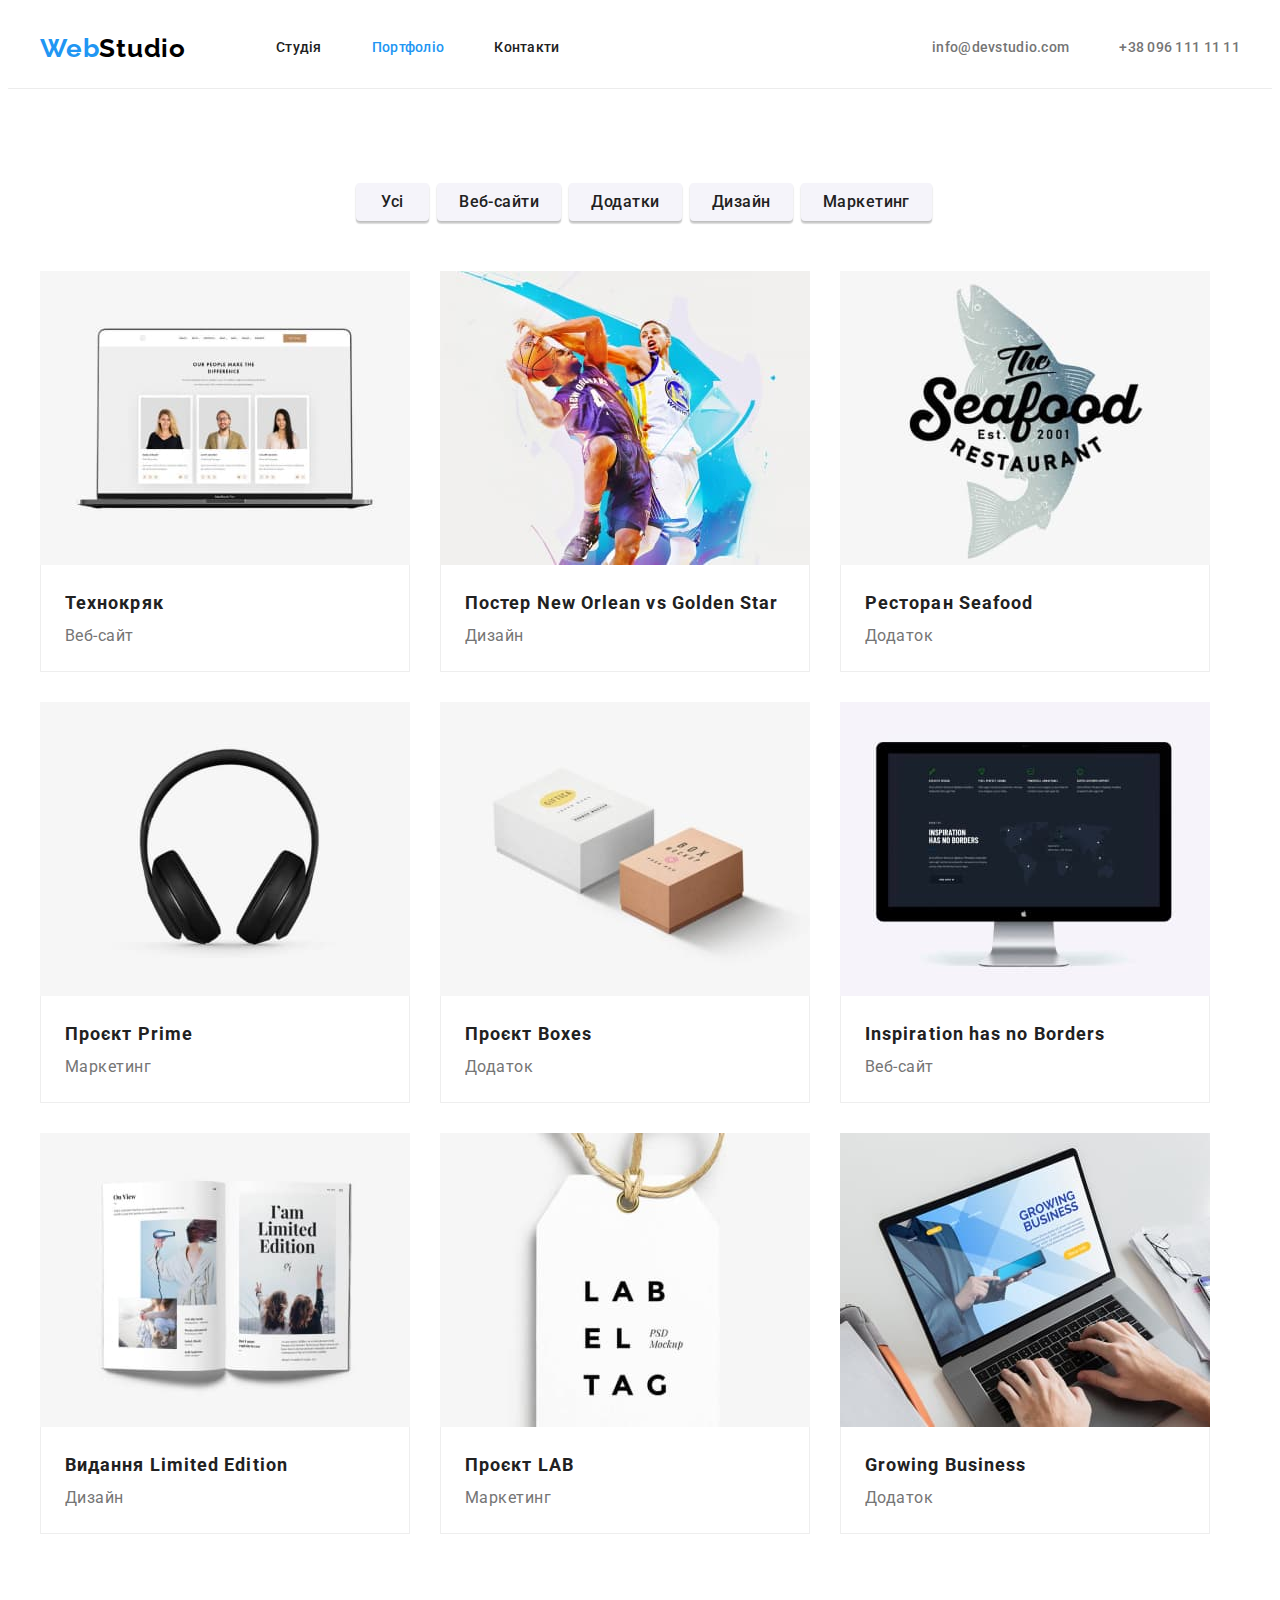
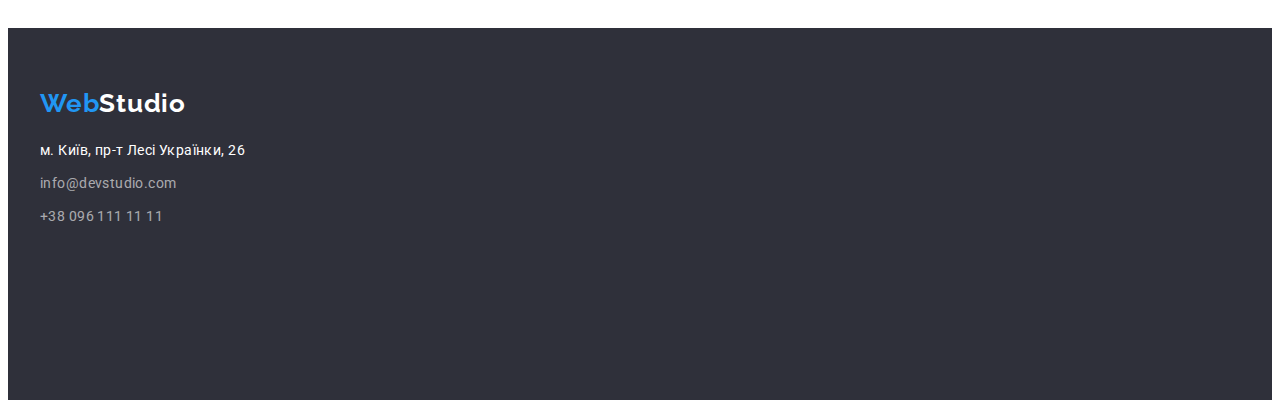
==== commit d22de14e: "Виправлення зроблені" ====
--- a/portfolio.html
+++ b/portfolio.html
@@ -19,7 +19,7 @@
 
 <body>
    <!-- Header -->
-   <header>
+   <header class="header-section">
       <div class="container nav-section">
 
          <nav class="main-nav">
@@ -42,100 +42,137 @@
       </div>
    </header>
    <main>
-      <div class="container section">
-
-         <!-- Portfolio -->
-
-         <h1 class="visually-hidden">Портфоліо</h1>
-
-         <!-- Buttons  -->
-
-         <ul class="portfolio-buttons">
-            <li class="item"><button class="portfolio-button" type="button">Усі</button></li>
-            <li class="item"><button class="portfolio-button" type="button">Веб-сайти</button></li>
-            <li class="item"><button class="portfolio-button" type="button">Додатки</button></li>
-            <li class="item"><button class="portfolio-button" type="button">Дизайн</button></li>
-            <li class="item"><button class="portfolio-button" type="button">Маркетинг</button></li>
-         </ul>
-
-         <!-- Portfolio-Cards -->
-
-         <ul class="portfolio-cards">
-            <li class="pf-card">
-               <a href="#">
-                  <img src="./images/tehnokryak.jpg" alt="Технокряк" width="370">
-                  <h2 class="project-title">Технокряк</h2>
-                  <p class="project-caption">Веб-сайт</p>
-               </a>
-            </li>
-
-            <li class="pf-card">
-               <a href="#">
-                  <img src="./images/poster.jpg" alt="Гравці баскетболу" width="370">
-                  <h2 class="project-title">Постер New Orlean vs Golden Star</h2>
-                  <p class="project-caption">Дизайн</p>
-               </a>
-            </li>
-
-            <li class="pf-card">
-               <a href="#">
-                  <img src="./images/seafood.jpg" alt="Лого ресторану" width="370">
-                  <h2 class="project-title">Ресторан Seafood</h2>
-                  <p class="project-caption">Додаток</p>
-               </a>
-            </li>
-
-            <li class="pf-card">
-               <a href="#">
-                  <img src="./images/prime.jpg" alt="Навушники" width="370">
-                  <h2 class="project-title">Проєкт Prime</h2>
-                  <p class="project-caption">Маркетинг</p>
-               </a>
-            </li>
-
-            <li class="pf-card">
-               <a href="#">
-                  <img src="./images/boxes.jpg" alt="Коробки" width="370">
-                  <h2 class="project-title">Проєкт Boxes</h2>
-                  <p class="project-caption">Додаток</p>
-               </a>
-            </li>
-
-            <li class="pf-card">
-               <a href="#">
-                  <img src="./images/noborders.jpg" alt="Монітор" width="370">
-                  <h2 class="project-title">Inspiration has no Borders</h2>
-                  <p class="project-caption">Веб-сайт</p>
-               </a>
-            </li>
-
-            <li class="pf-card">
-               <a href="#">
-                  <img src="./images/limitededition.jpg" alt="Книга" width="370">
-                  <h2 class="project-title">Видання Limited Edition</h2>
-                  <p class="project-caption">Дизайн</p>
-               </a>
-            </li>
-
-            <li class="pf-card">
-               <a href="#">
-                  <img src="./images/lab.jpg" alt="Бірка" width="370">
-                  <h2 class="project-title">Проєкт LAB</h2>
-                  <p class="project-caption">Маркетинг</p>
-               </a>
-            </li>
-
-            <li class="pf-card">
-               <a href="#">
-                  <img src="./images/growingbusiness.jpg" alt="Ноутбук" width="370">
-                  <h2 class="project-title">Growing Business</h2>
-                  <p class="project-caption">Додаток</p>
-               </a>
-            </li>
-         </ul>
-
-
-      </div>
+      <section>
+         <div class="container">
+
+            <!-- Portfolio -->
+
+            <h1 class="visually-hidden">Портфоліо</h1>
+
+            <!-- Buttons  -->
+
+            <ul class="portfolio-buttons">
+               <li class="item"><button class="portfolio-button" type="button">Усі</button></li>
+               <li class="item"><button class="portfolio-button" type="button">Веб-сайти</button></li>
+               <li class="item"><button class="portfolio-button" type="button">Додатки</button></li>
+               <li class="item"><button class="portfolio-button" type="button">Дизайн</button></li>
+               <li class="item"><button class="portfolio-button" type="button">Маркетинг</button></li>
+            </ul>
+
+            <!-- Portfolio-Cards -->
+
+            <ul class="portfolio-cards">
+               <li class="pf-card">
+                  <a href="#">
+                     <img src="./images/tehnokryak.jpg" alt="Технокряк" width="370">
+                     <div class="pf-card-text">
+
+                        <h2 class="project-title">Технокряк</h2>
+                        <p class="project-caption">Веб-сайт</p>
+
+                     </div>
+                  </a>
+               </li>
+
+               <li class="pf-card">
+                  <a href="#">
+                     <img src="./images/poster.jpg" alt="Гравці баскетболу" width="370">
+                     <div class="pf-card-text">
+
+                        <h2 class="project-title">Постер New Orlean vs Golden Star</h2>
+                        <p class="project-caption">Дизайн</p>
+
+                     </div>
+                  </a>
+               </li>
+
+               <li class="pf-card">
+                  <a href="#">
+                     <img src="./images/seafood.jpg" alt="Лого ресторану" width="370">
+                     <div class="pf-card-text">
+
+                        <h2 class="project-title">Ресторан Seafood</h2>
+                        <p class="project-caption">Додаток</p>
+
+                     </div>
+                  </a>
+               </li>
+
+               <li class="pf-card">
+                  <a href="#">
+                     <img src="./images/prime.jpg" alt="Навушники" width="370">
+                     <div class="pf-card-text">
+
+                        <h2 class="project-title">Проєкт Prime</h2>
+                        <p class="project-caption">Маркетинг</p>
+
+                     </div>
+                  </a>
+               </li>
+
+               <li class="pf-card">
+                  <a href="#">
+                     <img src="./images/boxes.jpg" alt="Коробки" width="370">
+                     <div class="pf-card-text">
+
+                        <h2 class="project-title">Проєкт Boxes</h2>
+                        <p class="project-caption">Додаток</p>
+
+                     </div>
+                  </a>
+               </li>
+
+               <li class="pf-card">
+                  <a href="#">
+                     <img src="./images/noborders.jpg" alt="Монітор" width="370">
+                     <div class="pf-card-text">
+
+                        <h2 class="project-title">Inspiration has no Borders</h2>
+                        <p class="project-caption">Веб-сайт</p>
+
+                     </div>
+                  </a>
+               </li>
+
+               <li class="pf-card">
+                  <a href="#">
+                     <img src="./images/limitededition.jpg" alt="Книга" width="370">
+                     <div class="pf-card-text">
+
+                        <h2 class="project-title">Видання Limited Edition</h2>
+                        <p class="project-caption">Дизайн</p>
+
+                     </div>
+                  </a>
+               </li>
+
+               <li class="pf-card">
+                  <a href="#">
+                     <img src="./images/lab.jpg" alt="Бірка" width="370">
+                     <div class="pf-card-text">
+
+                        <h2 class="project-title">Проєкт LAB</h2>
+                        <p class="project-caption">Маркетинг</p>
+
+                     </div>
+                  </a>
+               </li>
+
+               <li class="pf-card">
+                  <a href="#">
+                     <img src="./images/growingbusiness.jpg" alt="Ноутбук" width="370">
+                     <div class="pf-card-text">
+
+                        <h2 class="project-title">Growing Business</h2>
+                        <p class="project-caption">Додаток</p>
+
+                     </div>
+                  </a>
+               </li>
+            </ul>
+
+         </div>
+      </section>
    </main>
    <!-- Footer -->
    <footer class="footer-section">
@@ -143,15 +180,18 @@
          <a class="logo-footer" href="./index.html" lang="en"><span class="first-logo">Web</span><span
                class="third-logo">Studio</span></a>
          <address class="adress-links">
-            <ul>
-               <li>
+            <ul class="footer-adress-list">
+
+               <li class="item">
                   <a class="adress-link" href="https://goo.gl/maps/v7Aq9cfspmDYKa2J8" target="_blank"
                      rel="noreferrer noopener">м.
                      Київ, пр-т Лесі
                      Українки, 26</a>
                </li>
-               <li><a class="footer-list" href="mailto:info@devstudio.com">info@devstudio.com</a></li>
-               <li><a class="footer-list footer-tel" href="tel:+380961111111">+38 096 111 11 11</a></li>
+
+               <li class="item"><a class="footer-list" href="mailto:info@devstudio.com">info@devstudio.com</a></li>
+               <li class="item"><a class="footer-list" href="tel:+380961111111">+38 096 111 11 11</a></li>
+
             </ul>
          </address>
       </div>
--- a/css/styles.css
+++ b/css/styles.css
@@ -15,9 +15,6 @@
    --button-shadow: 0px 3px 1px rgba(0, 0, 0, 0.1),
       0px 1px 2px rgba(0, 0, 0, 0.08),
       0px 2px 2px rgba(0, 0, 0, 0.12);
-
-   --card-set-gap: 30px;
-  
    
 }
 
@@ -47,7 +44,10 @@
    
 }
 
-
+img {
+   display: block;
+   max-width: 100%;
+}
 
 
 h1,
@@ -56,30 +56,37 @@
 h4,
 h5,
 h6,
-p,
+p {
+   margin: 0;
+
+}
+
 ul {
    margin: 0;
    padding: 0;
 }
 
-.section {
+section {
    padding-top: 94px;
    padding-bottom: 94px;
 }
 
 /* Header */
 
+.header-section {
+   border-bottom: 1px solid #ECECEC;
+}
+
+
 .nav-section {
    display: flex;
    justify-content: space-between;
-   border-bottom: 1px solid #ECECEC;
    
 }
 
 /* Logo */
 
 .logo, .logo-footer {
-   margin-right: 90px;
    font-family: 'Raleway';
    font-style: normal;
    font-weight: 700;
@@ -88,6 +95,10 @@
    letter-spacing: 0.03em;
 }
 
+.logo {
+   margin-right: 90px;
+}
+
 .first-logo {
    color: var(--accent-color);
 }
@@ -115,8 +126,6 @@
 }
 
 .nav-list {
-   margin-top: 32px;
-   margin-bottom: 32px;
    display: flex;
 }
 
@@ -127,6 +136,9 @@
 
 .nav-link {
    color: var(--title-text-color);
+   display: block;
+   padding: 32px 0;
+
 }
 
 .nav-link:hover,
@@ -141,6 +153,8 @@
 
 .nav-contacts {
    color: var(--primary-text-color);
+   display: block;
+   padding: 32px 0;
    
 }
 
@@ -154,7 +168,7 @@
 .hero-section {
    background-color: var(--dark-bg-color);
    text-align: center;
-   height: 600px;
+   padding: 200px 0;
 }
 
 .hero-title {
@@ -162,7 +176,6 @@
    margin-bottom: 30px;
    margin-left: auto;
    margin-right: auto;
-   padding-top: 200px;
    max-width: 696px;
 
    font-weight: 900;
@@ -175,8 +188,8 @@
 }
 
 .button {
-   width: 216px;
-   height: 50px;
+   min-width: 216px;
+   padding: 10px 32px;
    cursor: pointer;
    font-family: inherit;
    font-weight: 700;
@@ -286,7 +299,6 @@
 
 .team-card {
    text-align: center;
-   height: 368px;
    background-color: var(--white-color);
    box-shadow: 0px 1px 3px rgba(0, 0, 0, 0.12),
       0px 1px 1px rgba(0, 0, 0, 0.14),
@@ -300,7 +312,7 @@
 }
 
 .text-about {
-   margin-top: 30px;
+   
    margin-bottom: 10px;
 
    color: var(--title-text-color);
@@ -311,10 +323,14 @@
 }
 
 .team-text {
-   margin-bottom: 30px;
+   
    font-size: 16px;
    line-height: 1.18;
    letter-spacing: 0.03em;
+}
+
+.team-text-box {
+   padding: 30px 0;
 }
 
 /* Футер */
@@ -328,13 +344,10 @@
 
 
 .adress-link {
-   display: flex;
-   margin-top: 20px;
-   margin-bottom: 9px;
    color: var(--white-color);
    font-style: normal;
    font-size: 14px;
-   line-height: 1.71;
+   line-height: 1.71;      animation: alternate ;
    letter-spacing: 0.03em;
 }
 
@@ -343,7 +356,6 @@
 }
 
 .footer-list {
-   display: flex;
    color: var(--adress-color);
    font-style: normal;
    font-size: 14px;
@@ -351,13 +363,19 @@
    letter-spacing: 0.03em;
 }
 
-.footer-tel {
+
+.footer-list:hover, .footer-list:focus {
+   color: var(--accent-color);
+}
+
+.footer-adress-list {
+   margin-top: 20px;
+}
+
+.footer-adress-list .item + .item {
    margin-top: 9px;
 }
 
-.footer-list:hover, .footer-list:focus {
-   color: var(--accent-color);
-}
 
 /* Portfolio */
 
@@ -369,6 +387,7 @@
 }
 
 .portfolio-button {
+   padding: 6px 22px;
    cursor: pointer;
    min-width: 73px;
    font-family: inherit;
@@ -402,10 +421,6 @@
 }
 
 .project-title {
-   padding-top: 20px;
-   padding-right: 24px;
-   padding-bottom: 4px;
-   padding-left: 24px;
    font-weight: 700;
    font-size: 18px;
    line-height: 2;
@@ -414,10 +429,7 @@
 }
 
 .project-caption {
-   padding-right: 24px;
-   padding-bottom: 20px;
-   padding-left: 24px;
-   font-weight: 400;
+   
    font-size: 16px;
    line-height: 1.88;
    letter-spacing: 0.03em;
@@ -426,18 +438,20 @@
 
 
 .pf-card {
-   margin-top: var(--card-set-gap);
-   margin-left: var(--card-set-gap);
    background: var(--white-color);
-   flex-basis: calc(100% / 3 - 30px);
+
+}
+
+
+.portfolio-cards {
+   display: flex;
+   flex-wrap: wrap;
+   gap: 30px;
+}
+
+.pf-card-text {
+   padding: 20px 24px;
+   border-right: 1px solid #EEEEEE;
    border-bottom: 1px solid #EEEEEE;
-   
-}
-
-
-.portfolio-cards {
-   margin-top: calc(-1 * var(--card-set-gap));
-   margin-left: calc(-1 * var(--card-set-gap));
-   display: flex;
-   flex-wrap: wrap;
+   border-left: 1px solid #EEEEEE;
 }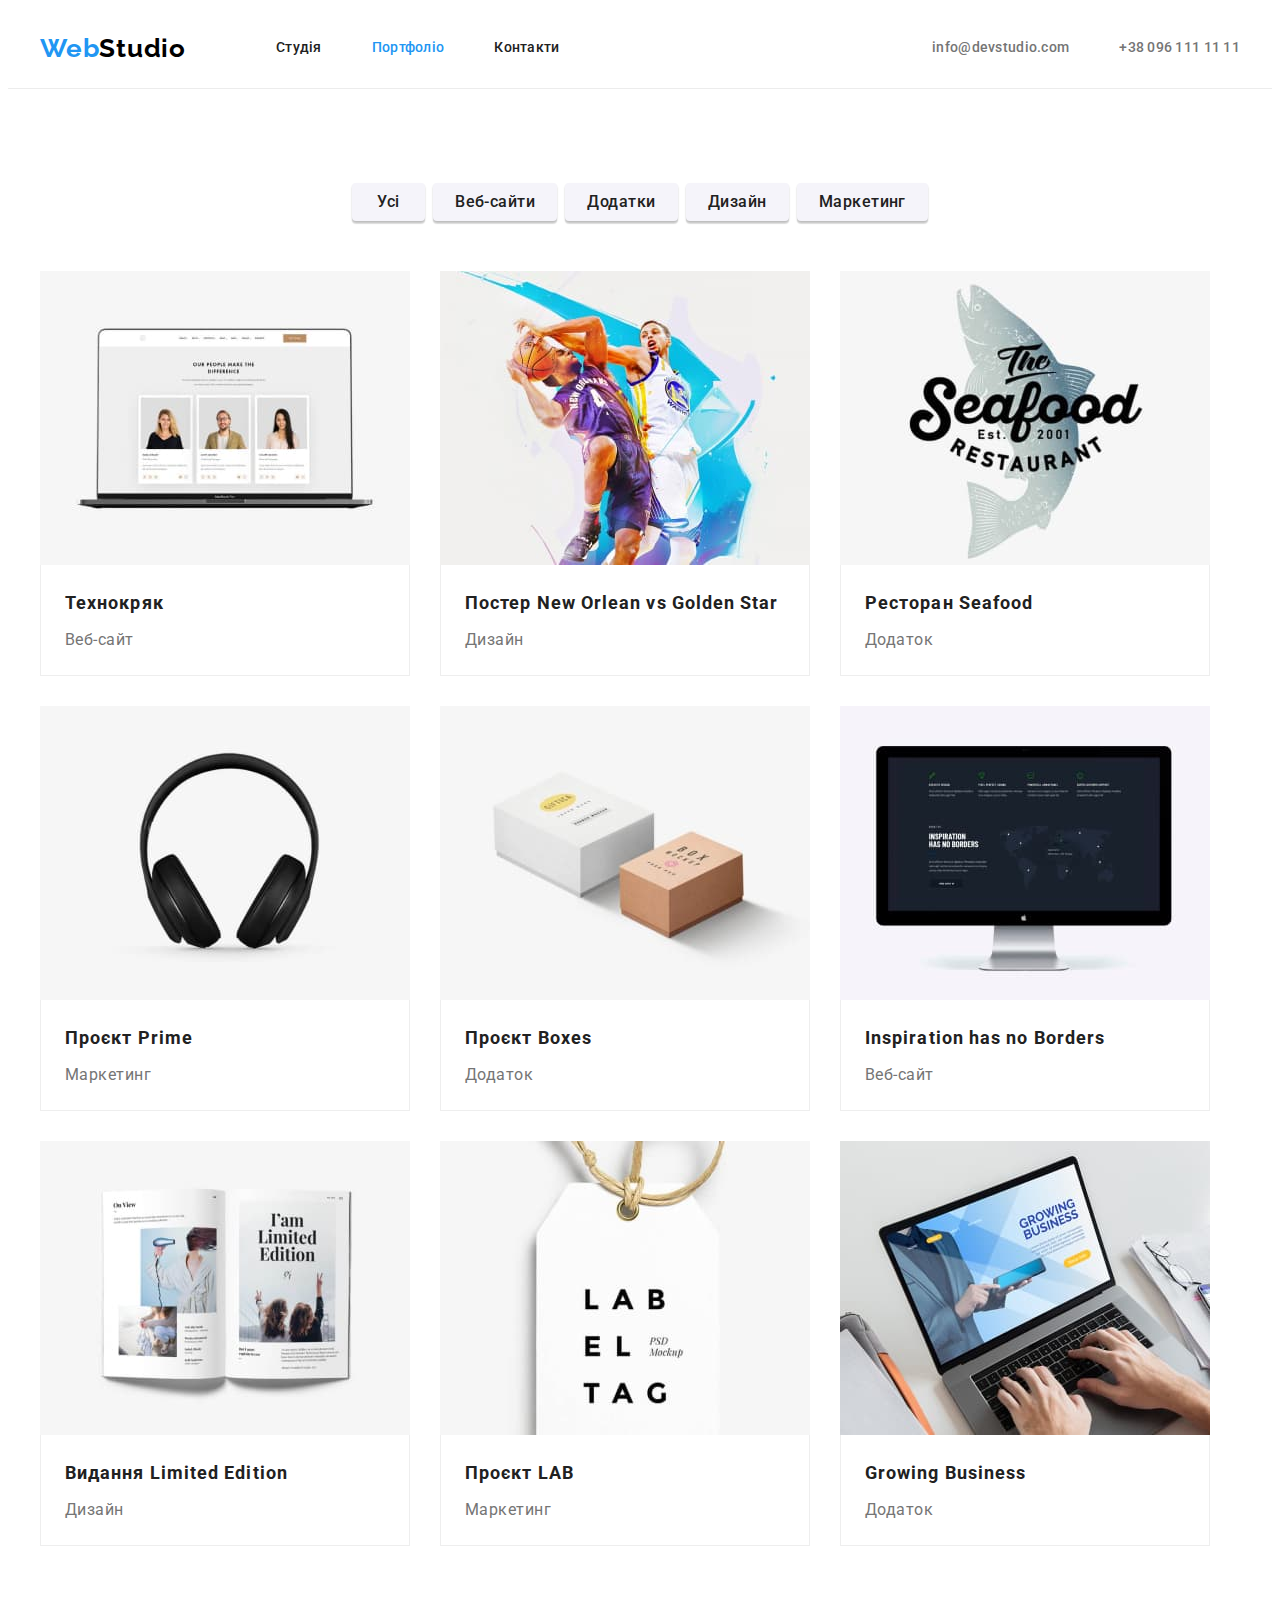
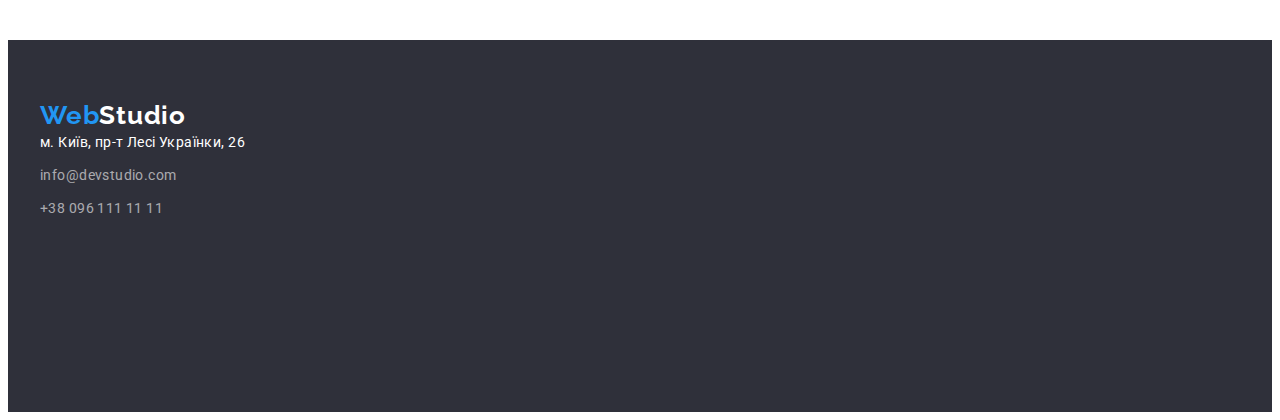
==== commit d5e24d8a: "Виправлення" ====
--- a/portfolio.html
+++ b/portfolio.html
@@ -33,8 +33,7 @@
          </nav>
 
          <ul class="nav-list main-nav">
-            <li class="item"><a class="header-list nav-contacts"
-                  href="mailito:info@devstudio.com">info@devstudio.com</a>
+            <li class="item"><a class="header-list nav-contacts" href="mailto:info@devstudio.com">info@devstudio.com</a>
             </li>
             <li class="item"><a class="header-list nav-contacts" href="tel:+380961111111">+38 096 111 11 11</a></li>
          </ul>
--- a/css/styles.css
+++ b/css/styles.css
@@ -185,6 +185,7 @@
    text-transform: uppercase;
    color: var(--white-color);
    
+   
 }
 
 .button {
@@ -200,6 +201,7 @@
    background: var(--accent-color);
    box-shadow: 0px 4px 4px rgba(0, 0, 0, 0.15);
    border-radius: 4px;
+   border: transparent;
 }
 
 
@@ -363,14 +365,14 @@
    letter-spacing: 0.03em;
 }
 
+.adress-list {
+   margin-top: 20px;
+}
 
 .footer-list:hover, .footer-list:focus {
    color: var(--accent-color);
 }
 
-.footer-adress-list {
-   margin-top: 20px;
-}
 
 .footer-adress-list .item + .item {
    margin-top: 9px;
@@ -403,7 +405,7 @@
    border: transparent;
 }
 
-.portfolio-buttons > .item {
+.portfolio-buttons > .item:not(:first-child) {
    margin-left: 8px;
 }
 
@@ -421,6 +423,7 @@
 }
 
 .project-title {
+   margin-bottom: 4px;
    font-weight: 700;
    font-size: 18px;
    line-height: 2;
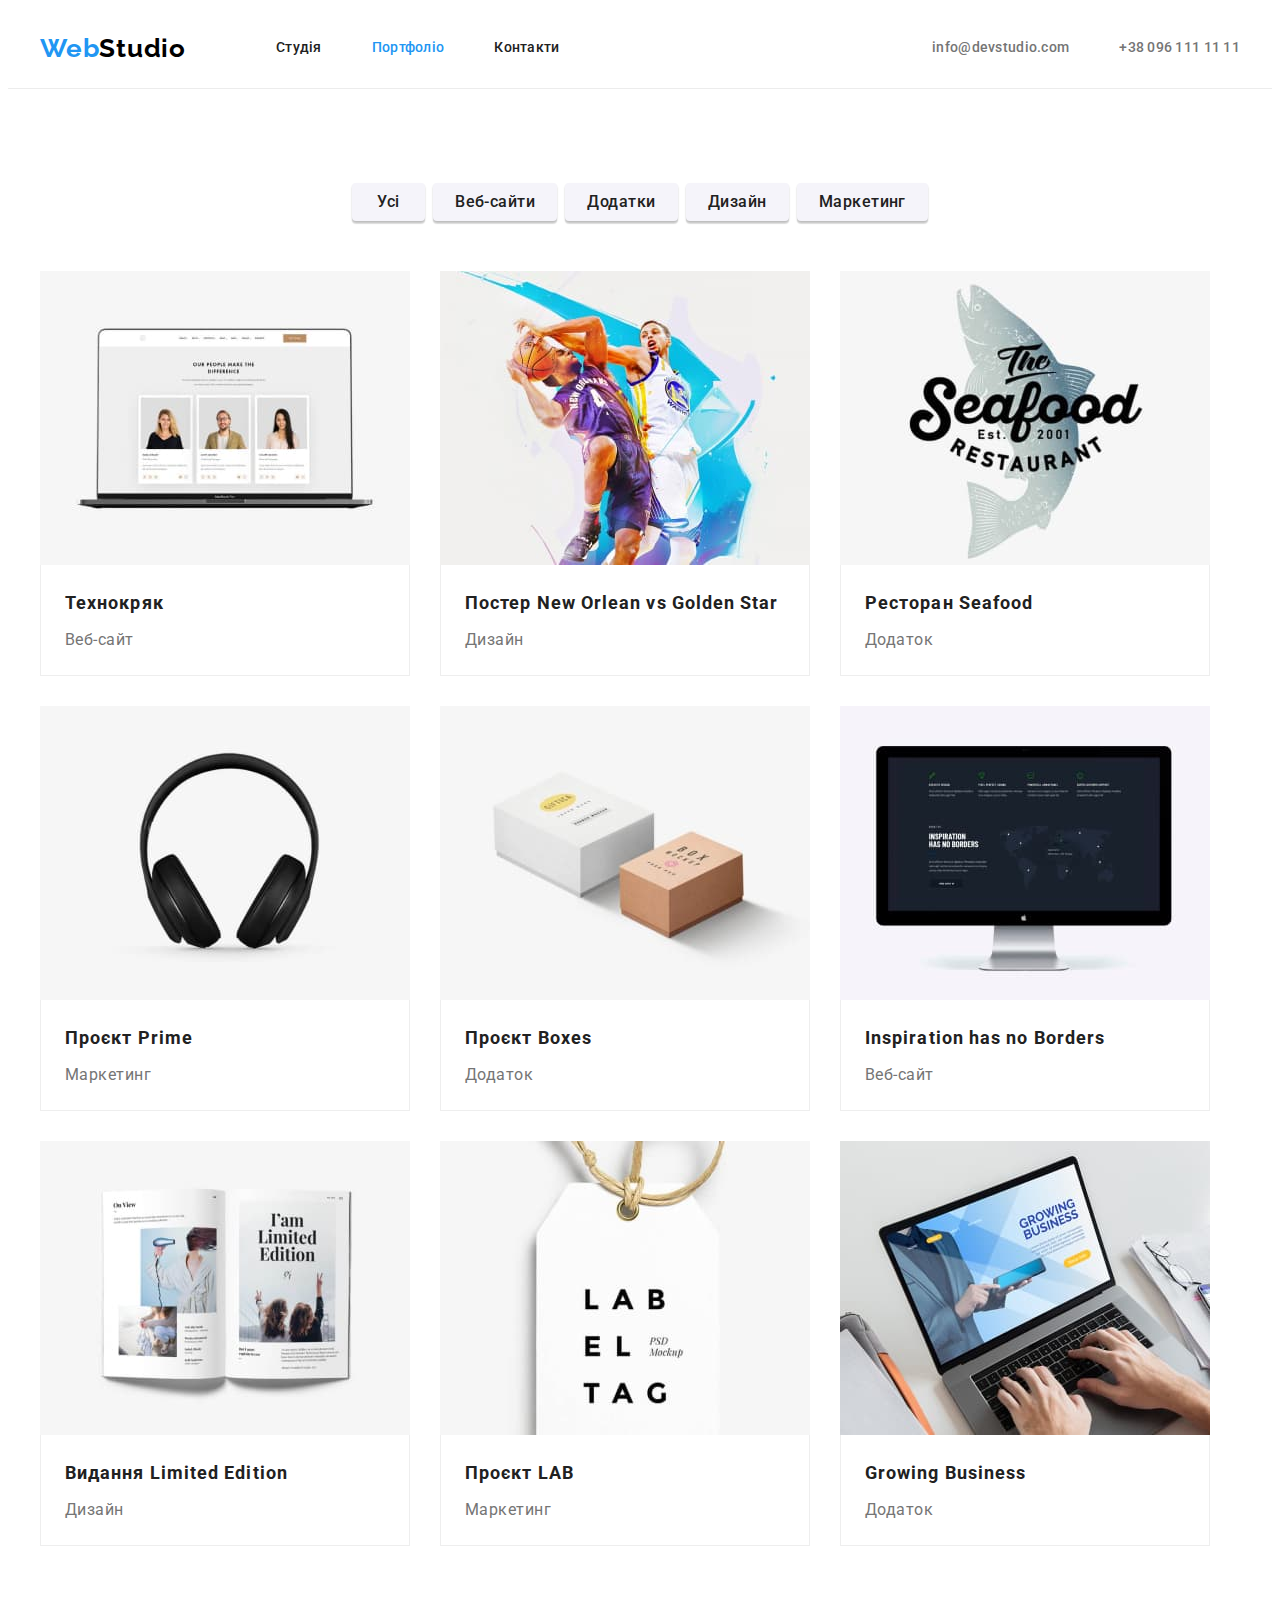
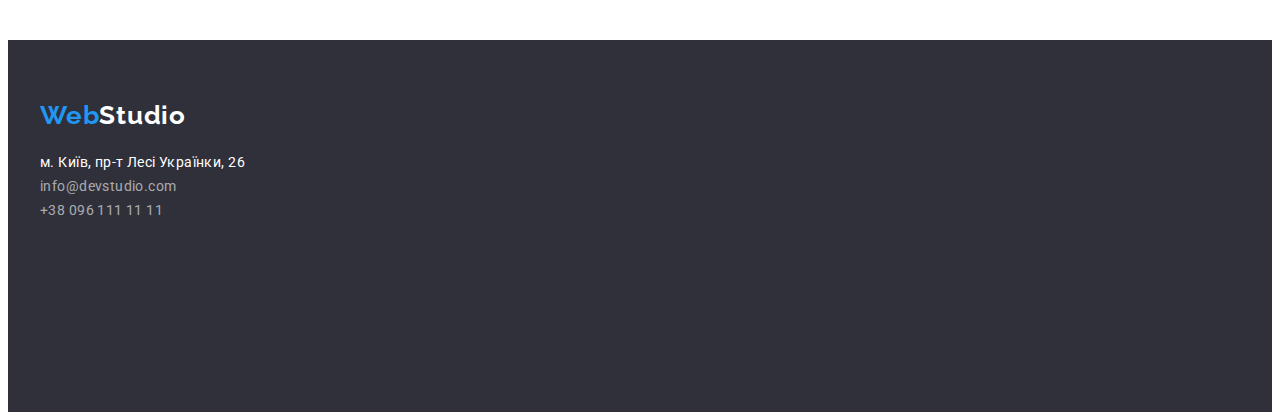
==== commit 10cedfbf: "Виправлення останні" ====
--- a/portfolio.html
+++ b/portfolio.html
@@ -178,8 +178,8 @@
       <div class="container">
          <a class="logo-footer" href="./index.html" lang="en"><span class="first-logo">Web</span><span
                class="third-logo">Studio</span></a>
-         <address class="adress-links">
-            <ul class="footer-adress-list">
+         <address class="adress-list">
+            <ul>
 
                <li class="item">
                   <a class="adress-link" href="https://goo.gl/maps/v7Aq9cfspmDYKa2J8" target="_blank"
